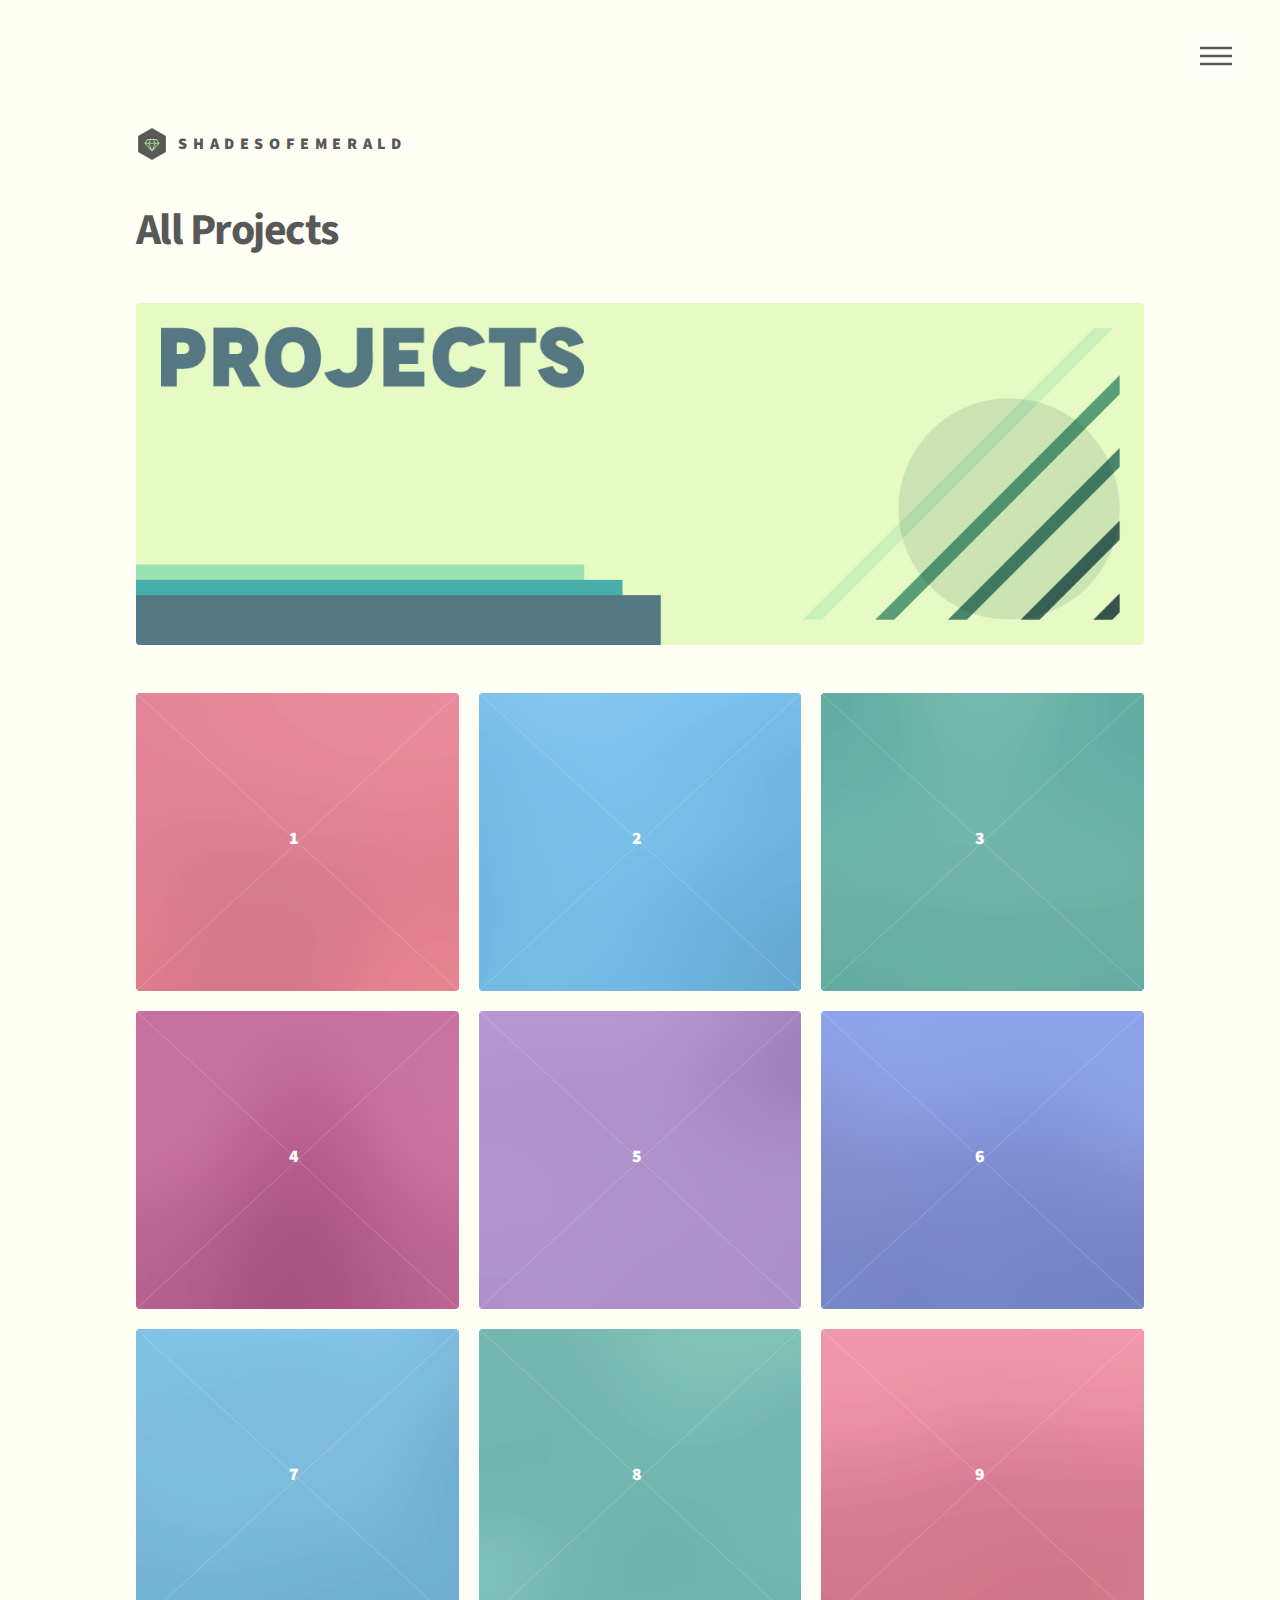
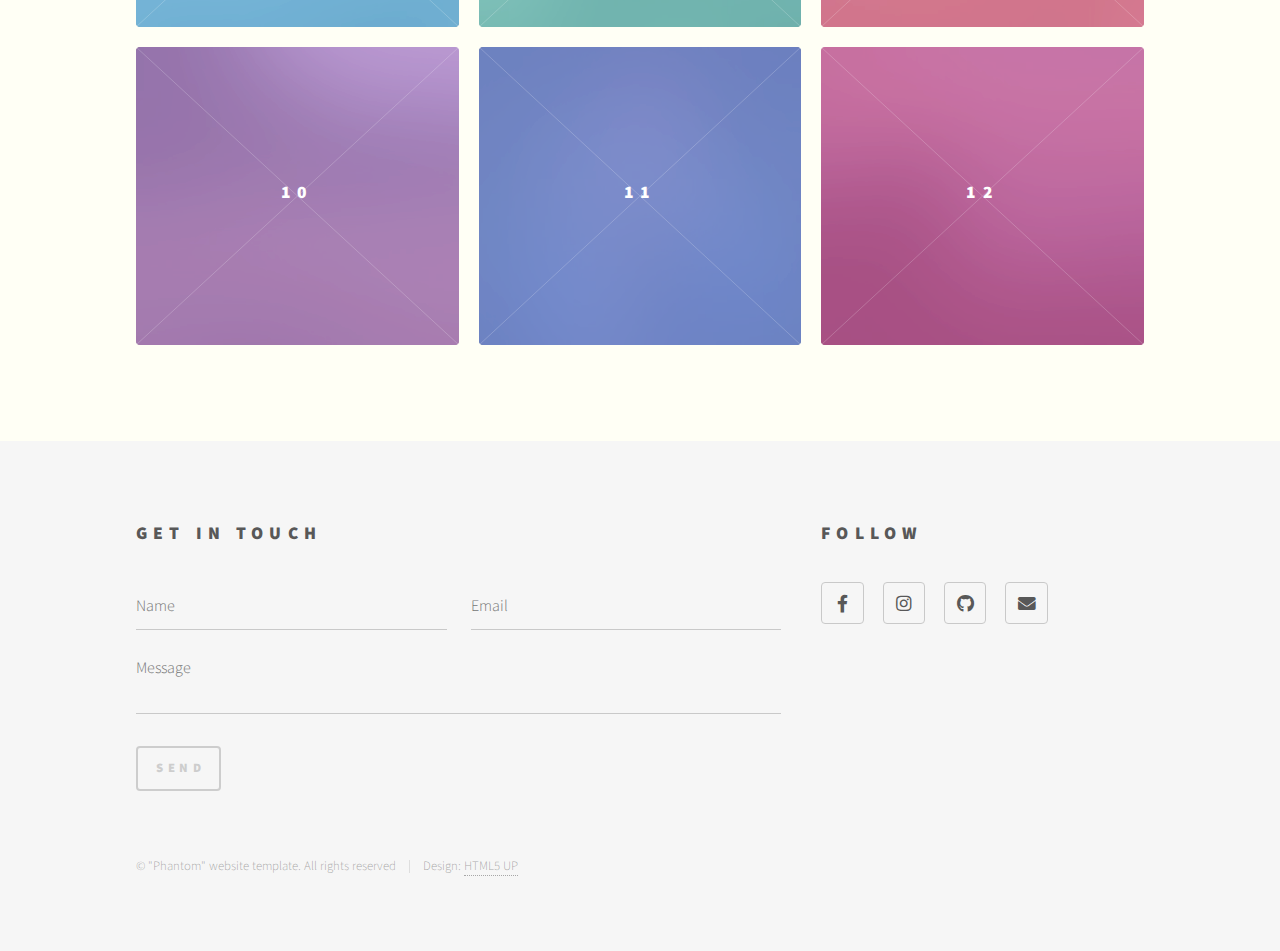
==== 001_projects.html @ 87cbd610 "009" ====
<!DOCTYPE HTML>
<!--
	Phantom by HTML5 UP
	html5up.net | @ajlkn
	Free for personal and commercial use under the CCA 3.0 license (html5up.net/license)
-->
<html>
	<head>
		<title>ShadesOfEmerald Portfolio</title>
		<meta charset="utf-8" />
		<meta name="viewport" content="width=device-width, initial-scale=1, user-scalable=no" />
		<link rel="stylesheet" href="assets/css/main.css" />
		<noscript><link rel="stylesheet" href="assets/css/noscript.css" /></noscript>
		<link rel="icon" href="images/logo.svg" type="image/svg+xml">
	</head>
	<body class="is-preload">
		<!-- Wrapper -->
			<div id="wrapper">

				<!-- Header -->
					<header id="header">
						<div class="inner">

							<!-- Logo -->
								<a href="index.html" class="logo">
									<span class="symbol"><img src="images/logo.svg" alt="" /></span><span class="title">ShadesOfEmerald</span>
								</a>

							<!-- Nav -->
								<nav>
									<ul>
										<li><a href="#menu">Menu</a></li>
									</ul>
								</nav>

						</div>
					</header>

				<!-- Menu -->
					<nav id="menu">
						<h2>Menu</h2>
						<ul>
							<li><a href="index.html">_home</a></li> <!fix it up and get it relevant>
							<li><a href="001_projects.html">_projects</a></li> <!use the current grid layout, seperate it from all other pages if possible>
							<li><a href="002_socials.html">_socials</a></li> <!work on cutom opening animations.>
							<li><a href="003_LOG.html">_log</a></li> <!diary sort of thing>
							<li><a href="004_elements.html">_elements</a></li>
						</ul>
					</nav>

				<!-- Main -->
					<div id="main">
						<div class="inner">
							<h1>All Projects</h1>
							<span class="image main"><img src="images/banner001.jpg" alt="" /></span>
							<section class="tiles">
								<article class="style1">
									<span class="image">
										<img src="images/pic01.jpg" alt="" />
									</span>
									<a href="projects/prj001.html">
										<h2>1</h2>
										<div class="content">
											<p>content</p>
										</div>
									</a>
								</article>
								<article class="style2">
									<span class="image">
										<img src="images/pic02.jpg" alt="" />
									</span>
									<a href="generic.html">
										<h2>2</h2>
										<div class="content">
											<p>Sed nisl arcu euismod sit amet nisi lorem etiam dolor veroeros et feugiat.</p>
										</div>
									</a>
								</article>
								<article class="style3">
									<span class="image">
										<img src="images/pic03.jpg" alt="" />
									</span>
									<a href="generic.html">
										<h2>3</h2>
										<div class="content">
											<p>Sed nisl arcu euismod sit amet nisi lorem etiam dolor veroeros et feugiat.</p>
										</div>
									</a>
								</article>
								<article class="style4">
									<span class="image">
										<img src="images/pic04.jpg" alt="" />
									</span>
									<a href="generic.html">
										<h2>4</h2>
										<div class="content">
											<p>Sed nisl arcu euismod sit amet nisi lorem etiam dolor veroeros et feugiat.</p>
										</div>
									</a>
								</article>
								<article class="style5">
									<span class="image">
										<img src="images/pic05.jpg" alt="" />
									</span>
									<a href="generic.html">
										<h2>5</h2>
										<div class="content">
											<p>Sed nisl arcu euismod sit amet nisi lorem etiam dolor veroeros et feugiat.</p>
										</div>
									</a>
								</article>
								<article class="style6">
									<span class="image">
										<img src="images/pic06.jpg" alt="" />
									</span>
									<a href="generic.html">
										<h2>6</h2>
										<div class="content">
											<p>Sed nisl arcu euismod sit amet nisi lorem etiam dolor veroeros et feugiat.</p>
										</div>
									</a>
								</article>
								<article class="style2">
									<span class="image">
										<img src="images/pic07.jpg" alt="" />
									</span>
									<a href="generic.html">
										<h2>7</h2>
										<div class="content">
											<p>Sed nisl arcu euismod sit amet nisi lorem etiam dolor veroeros et feugiat.</p>
										</div>
									</a>
								</article>
								<article class="style3">
									<span class="image">
										<img src="images/pic08.jpg" alt="" />
									</span>
									<a href="generic.html">
										<h2>8</h2>
										<div class="content">
											<p>Sed nisl arcu euismod sit amet nisi lorem etiam dolor veroeros et feugiat.</p>
										</div>
									</a>
								</article>
								<article class="style1">
									<span class="image">
										<img src="images/pic09.jpg" alt="" />
									</span>
									<a href="generic.html">
										<h2>9</h2>
										<div class="content">
											<p>Sed nisl arcu euismod sit amet nisi lorem etiam dolor veroeros et feugiat.</p>
										</div>
									</a>
								</article>
								<article class="style5">
									<span class="image">
										<img src="images/pic10.jpg" alt="" />
									</span>
									<a href="generic.html">
										<h2>10</h2>
										<div class="content">
											<p>Sed nisl arcu euismod sit amet nisi lorem etiam dolor veroeros et feugiat.</p>
										</div>
									</a>
								</article>
								<article class="style6">
									<span class="image">
										<img src="images/pic11.jpg" alt="" />
									</span>
									<a href="generic.html">
										<h2>11</h2>
										<div class="content">
											<p>Sed nisl arcu euismod sit amet nisi lorem etiam dolor veroeros et feugiat.</p>
										</div>
									</a>
								</article>
								<article class="style4">
									<span class="image">
										<img src="images/pic12.jpg" alt="" />
									</span>
									<a href="generic.html">
										<h2>12</h2>
										<div class="content">
											<p>Sed nisl arcu euismod sit amet nisi lorem etiam dolor veroeros et feugiat.</p>
										</div>
									</a>
								</article>
							</section>
						</div>
					</div>



				<!-- Footer -->
					<footer id="footer">
						<div class="inner">
							<section>
								<h2>Get in touch</h2>
								<form method="post" action="#">
									<div class="fields">
										<div class="field half">
											<input type="text" name="name" id="name" placeholder="Name" />
										</div>
										<div class="field half">
											<input type="email" name="email" id="email" placeholder="Email" />
										</div>
										<div class="field">
											<textarea name="message" id="message" placeholder="Message"></textarea>
										</div>
									</div>
									<ul class="actions">
										<li><input type="submit" value="Send" class="disabled" /></li>
									</ul>
								</form>
							</section>
							<section>
								<h2>Follow</h2>
								<ul class="icons">
									<li><a href="https://www.facebook.com/ShadesOfGreen8/" target="_blank" rel="noopener noreferrer" class="icon brands style2 fa-facebook-f"><span class="label">Facebook</span></a></li>
									<li><a href="https://www.instagram.com/nujivens/" target="_blank" rel="noopener noreferrer" class="icon brands style2 fa-instagram"><span class="label">Instagram</span></a></li>
									<li><a href="https://github.com/ShadesOfEmerald" target="_blank" rel="noopener noreferrer" class="icon brands style2 fa-github"><span class="label">GitHub</span></a></li>
									<li><a href="002_socials.html" class="icon solid style2 fa-envelope"><span class="label">Email</span></a></li>
								</ul>
							</section>
							<ul class="copyright">
								<li>&copy; "Phantom" website template. All rights reserved</li><li>Design: <a href="http://html5up.net" target="_blank" rel="noopener noreferrer">HTML5 UP</a></li>
							</ul>
						</div>
					</footer>

			</div>

		<!-- Scripts -->
			<script src="assets/js/jquery.min.js"></script>
			<script src="assets/js/browser.min.js"></script>
			<script src="assets/js/breakpoints.min.js"></script>
			<script src="assets/js/util.js"></script>
			<script src="assets/js/main.js"></script>

	</body>
</html>
---- assets/css/main.css ----
@import url(fontawesome-all.min.css);
@import url("https://fonts.googleapis.com/css?family=Source+Sans+Pro:300,700,900");

/*
	Phantom by HTML5 UP
	html5up.net | @ajlkn
	Free for personal and commercial use under the CCA 3.0 license (html5up.net/license)
*/

html, body, div, span, applet, object,
iframe, h1, h2, h3, h4, h5, h6, p, blockquote,
pre, a, abbr, acronym, address, big, cite,
code, del, dfn, em, img, ins, kbd, q, s, samp,
small, strike, strong, sub, sup, tt, var, b,
u, i, center, dl, dt, dd, ol, ul, li, fieldset,
form, label, legend, table, caption, tbody,
tfoot, thead, tr, th, td, article, aside,
canvas, details, embed, figure, figcaption,
footer, header, hgroup, menu, nav, output, ruby,
section, summary, time, mark, audio, video {
	margin: 0;
	padding: 0;
	border: 0;
	font-size: 100%;
	font: inherit;
	vertical-align: baseline;}

article, aside, details, figcaption, figure,
footer, header, hgroup, menu, nav, section {
	display: block;}

body {
	line-height: 1;
}

ol, ul {
	list-style: none;
}

blockquote, q {
	quotes: none;
}

	blockquote:before, blockquote:after, q:before, q:after {
		content: '';
		content: none;
	}

table {
	border-collapse: collapse;
	border-spacing: 0;
}

body {
	-webkit-text-size-adjust: none;
}

mark {
	background-color: transparent;
	color: inherit;
}

input::-moz-focus-inner {
	border: 0;
	padding: 0;
}

input, select, textarea {
	-moz-appearance: none;
	-webkit-appearance: none;
	-ms-appearance: none;
	appearance: none;
}

/* Basic */

	@-ms-viewport {
		width: device-width;
	}

	body {
		-ms-overflow-style: scrollbar;
	}

	@media screen and (max-width: 480px) {

		html, body {
			min-width: 320px;
		}

	}

	html {
		box-sizing: border-box;
	}

	*, *:before, *:after {
		box-sizing: inherit;
	}

	body {
		background: #fffff5;
	}

		body.is-preload *, body.is-preload *:before, body.is-preload *:after {
			-moz-animation: none !important;
			-webkit-animation: none !important;
			-ms-animation: none !important;
			animation: none !important;
			-moz-transition: none !important;
			-webkit-transition: none !important;
			-ms-transition: none !important;
			transition: none !important;
		}

/* Type */

	body, input, select, textarea {
		color: #585858;
		font-family: "Source Sans Pro", Helvetica, sans-serif;
		font-size: 16pt;
		font-weight: 300;
		line-height: 1.75;
	}

		@media screen and (max-width: 1680px) {

			body, input, select, textarea {
				font-size: 14pt;
			}

		}

		@media screen and (max-width: 1280px) {

			body, input, select, textarea {
				font-size: 12pt;
			}

		}

	a {
		-moz-transition: border-bottom-color 0.2s ease, color 0.2s ease;
		-webkit-transition: border-bottom-color 0.2s ease, color 0.2s ease;
		-ms-transition: border-bottom-color 0.2s ease, color 0.2s ease;
		transition: border-bottom-color 0.2s ease, color 0.2s ease;
		text-decoration: none;
		color: #585858;
		border-bottom: dotted 1px rgba(88, 88, 88, 0.5);
	}

		a:hover {
			border-bottom-color: transparent;
			color: #f2849e !important;
		}

	strong, b {
		font-weight: 900;
	}

	em, i {
		font-style: italic;
	}

	p {
		margin: 0 0 2em 0;
	}

	h1 {
		font-size: 2.75em;
		font-weight: 700;
		line-height: 1.3;
		margin: 0 0 1em 0;
		letter-spacing: -0.035em;
	}

		h1 a {
			color: inherit;
		}

		@media screen and (max-width: 736px) {

			h1 {
				font-size: 2em;
				margin: 0 0 1em 0;
			}

		}

		@media screen and (max-width: 360px) {

			h1 {
				font-size: 1.75em;
			}

		}

	h2, h3, h4, h5, h6 {
		font-weight: 900;
		line-height: 1.5;
		margin: 0 0 2em 0;
		text-transform: uppercase;
		letter-spacing: 0.35em;
	}

		h2 a, h3 a, h4 a, h5 a, h6 a {
			color: inherit;
		}

	h2 {
		font-size: 1.1em;
	}

	h3 {
		font-size: 1em;
	}

	h4 {
		font-size: 0.8em;
	}

	h5 {
		font-size: 0.8em;
	}

	h6 {
		font-size: 0.8em;
	}

	@media screen and (max-width: 980px) {

		h1 br, h2 br, h3 br, h4 br, h5 br, h6 br {
			display: none;
		}

	}

	@media screen and (max-width: 736px) {

		h2 {
			font-size: 1em;
		}

		h3 {
			font-size: 0.8em;
		}

	}

	sub {
		font-size: 0.8em;
		position: relative;
		top: 0.5em;
	}

	sup {
		font-size: 0.8em;
		position: relative;
		top: -0.5em;
	}

	blockquote {
		border-left: solid 4px #c9c9c9;
		font-style: italic;
		margin: 0 0 2em 0;
		padding: 0.5em 0 0.5em 2em;
	}

	code {
		background: rgba(144, 144, 144, 0.075);
		border-radius: 4px;
		border: solid 1px #c9c9c9;
		font-family: "Courier New", monospace;
		font-size: 0.9em;
		margin: 0 0.25em;
		padding: 0.25em 0.65em;
	}

	pre {
		-webkit-overflow-scrolling: touch;
		font-family: "Courier New", monospace;
		font-size: 0.9em;
		margin: 0 0 2em 0;
	}

		pre code {
			display: block;
			line-height: 1.75;
			padding: 1em 1.5em;
			overflow-x: auto;
		}

	hr {
		border: 0;
		border-bottom: solid 1px #c9c9c9;
		margin: 2em 0;
	}

		hr.major {
			margin: 3em 0;
		}

	.align-left {
		text-align: left;
	}

	.align-center {
		text-align: center;
	}

	.align-right {
		text-align: right;
	}

/* Row */

	.row {
		display: flex;
		flex-wrap: wrap;
		box-sizing: border-box;
		align-items: stretch;
	}

		.row > * {
			box-sizing: border-box;
		}

		.row.gtr-uniform > * > :last-child {
			margin-bottom: 0;
		}

		.row.aln-left {
			justify-content: flex-start;
		}

		.row.aln-center {
			justify-content: center;
		}

		.row.aln-right {
			justify-content: flex-end;
		}

		.row.aln-top {
			align-items: flex-start;
		}

		.row.aln-middle {
			align-items: center;
		}

		.row.aln-bottom {
			align-items: flex-end;
		}

		.row > .imp {
			order: -1;
		}

		.row > .col-1 {
			width: 8.33333%;
		}

		.row > .off-1 {
			margin-left: 8.33333%;
		}

		.row > .col-2 {
			width: 16.66667%;
		}

		.row > .off-2 {
			margin-left: 16.66667%;
		}

		.row > .col-3 {
			width: 25%;
		}

		.row > .off-3 {
			margin-left: 25%;
		}

		.row > .col-4 {
			width: 33.33333%;
		}

		.row > .off-4 {
			margin-left: 33.33333%;
		}

		.row > .col-5 {
			width: 41.66667%;
		}

		.row > .off-5 {
			margin-left: 41.66667%;
		}

		.row > .col-6 {
			width: 50%;
		}

		.row > .off-6 {
			margin-left: 50%;
		}

		.row > .col-7 {
			width: 58.33333%;
		}

		.row > .off-7 {
			margin-left: 58.33333%;
		}

		.row > .col-8 {
			width: 66.66667%;
		}

		.row > .off-8 {
			margin-left: 66.66667%;
		}

		.row > .col-9 {
			width: 75%;
		}

		.row > .off-9 {
			margin-left: 75%;
		}

		.row > .col-10 {
			width: 83.33333%;
		}

		.row > .off-10 {
			margin-left: 83.33333%;
		}

		.row > .col-11 {
			width: 91.66667%;
		}

		.row > .off-11 {
			margin-left: 91.66667%;
		}

		.row > .col-12 {
			width: 100%;
		}

		.row > .off-12 {
			margin-left: 100%;
		}

		.row.gtr-0 {
			margin-top: 0;
			margin-left: 0em;
		}

			.row.gtr-0 > * {
				padding: 0 0 0 0em;
			}

			.row.gtr-0.gtr-uniform {
				margin-top: 0em;
			}

				.row.gtr-0.gtr-uniform > * {
					padding-top: 0em;
				}

		.row.gtr-25 {
			margin-top: 0;
			margin-left: -0.5em;
		}

			.row.gtr-25 > * {
				padding: 0 0 0 0.5em;
			}

			.row.gtr-25.gtr-uniform {
				margin-top: -0.5em;
			}

				.row.gtr-25.gtr-uniform > * {
					padding-top: 0.5em;
				}

		.row.gtr-50 {
			margin-top: 0;
			margin-left: -1em;
		}

			.row.gtr-50 > * {
				padding: 0 0 0 1em;
			}

			.row.gtr-50.gtr-uniform {
				margin-top: -1em;
			}

				.row.gtr-50.gtr-uniform > * {
					padding-top: 1em;
				}

		.row {
			margin-top: 0;
			margin-left: -2em;
		}

			.row > * {
				padding: 0 0 0 2em;
			}

			.row.gtr-uniform {
				margin-top: -2em;
			}

				.row.gtr-uniform > * {
					padding-top: 2em;
				}

		.row.gtr-150 {
			margin-top: 0;
			margin-left: -3em;
		}

			.row.gtr-150 > * {
				padding: 0 0 0 3em;
			}

			.row.gtr-150.gtr-uniform {
				margin-top: -3em;
			}

				.row.gtr-150.gtr-uniform > * {
					padding-top: 3em;
				}

		.row.gtr-200 {
			margin-top: 0;
			margin-left: -4em;
		}

			.row.gtr-200 > * {
				padding: 0 0 0 4em;
			}

			.row.gtr-200.gtr-uniform {
				margin-top: -4em;
			}

				.row.gtr-200.gtr-uniform > * {
					padding-top: 4em;
				}

		@media screen and (max-width: 1680px) {

			.row {
				display: flex;
				flex-wrap: wrap;
				box-sizing: border-box;
				align-items: stretch;
			}

				.row > * {
					box-sizing: border-box;
				}

				.row.gtr-uniform > * > :last-child {
					margin-bottom: 0;
				}

				.row.aln-left {
					justify-content: flex-start;
				}

				.row.aln-center {
					justify-content: center;
				}

				.row.aln-right {
					justify-content: flex-end;
				}

				.row.aln-top {
					align-items: flex-start;
				}

				.row.aln-middle {
					align-items: center;
				}

				.row.aln-bottom {
					align-items: flex-end;
				}

				.row > .imp-xlarge {
					order: -1;
				}

				.row > .col-1-xlarge {
					width: 8.33333%;
				}

				.row > .off-1-xlarge {
					margin-left: 8.33333%;
				}

				.row > .col-2-xlarge {
					width: 16.66667%;
				}

				.row > .off-2-xlarge {
					margin-left: 16.66667%;
				}

				.row > .col-3-xlarge {
					width: 25%;
				}

				.row > .off-3-xlarge {
					margin-left: 25%;
				}

				.row > .col-4-xlarge {
					width: 33.33333%;
				}

				.row > .off-4-xlarge {
					margin-left: 33.33333%;
				}

				.row > .col-5-xlarge {
					width: 41.66667%;
				}

				.row > .off-5-xlarge {
					margin-left: 41.66667%;
				}

				.row > .col-6-xlarge {
					width: 50%;
				}

				.row > .off-6-xlarge {
					margin-left: 50%;
				}

				.row > .col-7-xlarge {
					width: 58.33333%;
				}

				.row > .off-7-xlarge {
					margin-left: 58.33333%;
				}

				.row > .col-8-xlarge {
					width: 66.66667%;
				}

				.row > .off-8-xlarge {
					margin-left: 66.66667%;
				}

				.row > .col-9-xlarge {
					width: 75%;
				}

				.row > .off-9-xlarge {
					margin-left: 75%;
				}

				.row > .col-10-xlarge {
					width: 83.33333%;
				}

				.row > .off-10-xlarge {
					margin-left: 83.33333%;
				}

				.row > .col-11-xlarge {
					width: 91.66667%;
				}

				.row > .off-11-xlarge {
					margin-left: 91.66667%;
				}

				.row > .col-12-xlarge {
					width: 100%;
				}

				.row > .off-12-xlarge {
					margin-left: 100%;
				}

				.row.gtr-0 {
					margin-top: 0;
					margin-left: 0em;
				}

					.row.gtr-0 > * {
						padding: 0 0 0 0em;
					}

					.row.gtr-0.gtr-uniform {
						margin-top: 0em;
					}

						.row.gtr-0.gtr-uniform > * {
							padding-top: 0em;
						}

				.row.gtr-25 {
					margin-top: 0;
					margin-left: -0.5em;
				}

					.row.gtr-25 > * {
						padding: 0 0 0 0.5em;
					}

					.row.gtr-25.gtr-uniform {
						margin-top: -0.5em;
					}

						.row.gtr-25.gtr-uniform > * {
							padding-top: 0.5em;
						}

				.row.gtr-50 {
					margin-top: 0;
					margin-left: -1em;
				}

					.row.gtr-50 > * {
						padding: 0 0 0 1em;
					}

					.row.gtr-50.gtr-uniform {
						margin-top: -1em;
					}

						.row.gtr-50.gtr-uniform > * {
							padding-top: 1em;
						}

				.row {
					margin-top: 0;
					margin-left: -2em;
				}

					.row > * {
						padding: 0 0 0 2em;
					}

					.row.gtr-uniform {
						margin-top: -2em;
					}

						.row.gtr-uniform > * {
							padding-top: 2em;
						}

				.row.gtr-150 {
					margin-top: 0;
					margin-left: -3em;
				}

					.row.gtr-150 > * {
						padding: 0 0 0 3em;
					}

					.row.gtr-150.gtr-uniform {
						margin-top: -3em;
					}

						.row.gtr-150.gtr-uniform > * {
							padding-top: 3em;
						}

				.row.gtr-200 {
					margin-top: 0;
					margin-left: -4em;
				}

					.row.gtr-200 > * {
						padding: 0 0 0 4em;
					}

					.row.gtr-200.gtr-uniform {
						margin-top: -4em;
					}

						.row.gtr-200.gtr-uniform > * {
							padding-top: 4em;
						}

		}

		@media screen and (max-width: 1280px) {

			.row {
				display: flex;
				flex-wrap: wrap;
				box-sizing: border-box;
				align-items: stretch;
			}

				.row > * {
					box-sizing: border-box;
				}

				.row.gtr-uniform > * > :last-child {
					margin-bottom: 0;
				}

				.row.aln-left {
					justify-content: flex-start;
				}

				.row.aln-center {
					justify-content: center;
				}

				.row.aln-right {
					justify-content: flex-end;
				}

				.row.aln-top {
					align-items: flex-start;
				}

				.row.aln-middle {
					align-items: center;
				}

				.row.aln-bottom {
					align-items: flex-end;
				}

				.row > .imp-large {
					order: -1;
				}

				.row > .col-1-large {
					width: 8.33333%;
				}

				.row > .off-1-large {
					margin-left: 8.33333%;
				}

				.row > .col-2-large {
					width: 16.66667%;
				}

				.row > .off-2-large {
					margin-left: 16.66667%;
				}

				.row > .col-3-large {
					width: 25%;
				}

				.row > .off-3-large {
					margin-left: 25%;
				}

				.row > .col-4-large {
					width: 33.33333%;
				}

				.row > .off-4-large {
					margin-left: 33.33333%;
				}

				.row > .col-5-large {
					width: 41.66667%;
				}

				.row > .off-5-large {
					margin-left: 41.66667%;
				}

				.row > .col-6-large {
					width: 50%;
				}

				.row > .off-6-large {
					margin-left: 50%;
				}

				.row > .col-7-large {
					width: 58.33333%;
				}

				.row > .off-7-large {
					margin-left: 58.33333%;
				}

				.row > .col-8-large {
					width: 66.66667%;
				}

				.row > .off-8-large {
					margin-left: 66.66667%;
				}

				.row > .col-9-large {
					width: 75%;
				}

				.row > .off-9-large {
					margin-left: 75%;
				}

				.row > .col-10-large {
					width: 83.33333%;
				}

				.row > .off-10-large {
					margin-left: 83.33333%;
				}

				.row > .col-11-large {
					width: 91.66667%;
				}

				.row > .off-11-large {
					margin-left: 91.66667%;
				}

				.row > .col-12-large {
					width: 100%;
				}

				.row > .off-12-large {
					margin-left: 100%;
				}

				.row.gtr-0 {
					margin-top: 0;
					margin-left: 0em;
				}

					.row.gtr-0 > * {
						padding: 0 0 0 0em;
					}

					.row.gtr-0.gtr-uniform {
						margin-top: 0em;
					}

						.row.gtr-0.gtr-uniform > * {
							padding-top: 0em;
						}

				.row.gtr-25 {
					margin-top: 0;
					margin-left: -0.5em;
				}

					.row.gtr-25 > * {
						padding: 0 0 0 0.5em;
					}

					.row.gtr-25.gtr-uniform {
						margin-top: -0.5em;
					}

						.row.gtr-25.gtr-uniform > * {
							padding-top: 0.5em;
						}

				.row.gtr-50 {
					margin-top: 0;
					margin-left: -1em;
				}

					.row.gtr-50 > * {
						padding: 0 0 0 1em;
					}

					.row.gtr-50.gtr-uniform {
						margin-top: -1em;
					}

						.row.gtr-50.gtr-uniform > * {
							padding-top: 1em;
						}

				.row {
					margin-top: 0;
					margin-left: -2em;
				}

					.row > * {
						padding: 0 0 0 2em;
					}

					.row.gtr-uniform {
						margin-top: -2em;
					}

						.row.gtr-uniform > * {
							padding-top: 2em;
						}

				.row.gtr-150 {
					margin-top: 0;
					margin-left: -3em;
				}

					.row.gtr-150 > * {
						padding: 0 0 0 3em;
					}

					.row.gtr-150.gtr-uniform {
						margin-top: -3em;
					}

						.row.gtr-150.gtr-uniform > * {
							padding-top: 3em;
						}

				.row.gtr-200 {
					margin-top: 0;
					margin-left: -4em;
				}

					.row.gtr-200 > * {
						padding: 0 0 0 4em;
					}

					.row.gtr-200.gtr-uniform {
						margin-top: -4em;
					}

						.row.gtr-200.gtr-uniform > * {
							padding-top: 4em;
						}

		}

		@media screen and (max-width: 980px) {

			.row {
				display: flex;
				flex-wrap: wrap;
				box-sizing: border-box;
				align-items: stretch;
			}

				.row > * {
					box-sizing: border-box;
				}

				.row.gtr-uniform > * > :last-child {
					margin-bottom: 0;
				}

				.row.aln-left {
					justify-content: flex-start;
				}

				.row.aln-center {
					justify-content: center;
				}

				.row.aln-right {
					justify-content: flex-end;
				}

				.row.aln-top {
					align-items: flex-start;
				}

				.row.aln-middle {
					align-items: center;
				}

				.row.aln-bottom {
					align-items: flex-end;
				}

				.row > .imp-medium {
					order: -1;
				}

				.row > .col-1-medium {
					width: 8.33333%;
				}

				.row > .off-1-medium {
					margin-left: 8.33333%;
				}

				.row > .col-2-medium {
					width: 16.66667%;
				}

				.row > .off-2-medium {
					margin-left: 16.66667%;
				}

				.row > .col-3-medium {
					width: 25%;
				}

				.row > .off-3-medium {
					margin-left: 25%;
				}

				.row > .col-4-medium {
					width: 33.33333%;
				}

				.row > .off-4-medium {
					margin-left: 33.33333%;
				}

				.row > .col-5-medium {
					width: 41.66667%;
				}

				.row > .off-5-medium {
					margin-left: 41.66667%;
				}

				.row > .col-6-medium {
					width: 50%;
				}

				.row > .off-6-medium {
					margin-left: 50%;
				}

				.row > .col-7-medium {
					width: 58.33333%;
				}

				.row > .off-7-medium {
					margin-left: 58.33333%;
				}

				.row > .col-8-medium {
					width: 66.66667%;
				}

				.row > .off-8-medium {
					margin-left: 66.66667%;
				}

				.row > .col-9-medium {
					width: 75%;
				}

				.row > .off-9-medium {
					margin-left: 75%;
				}

				.row > .col-10-medium {
					width: 83.33333%;
				}

				.row > .off-10-medium {
					margin-left: 83.33333%;
				}

				.row > .col-11-medium {
					width: 91.66667%;
				}

				.row > .off-11-medium {
					margin-left: 91.66667%;
				}

				.row > .col-12-medium {
					width: 100%;
				}

				.row > .off-12-medium {
					margin-left: 100%;
				}

				.row.gtr-0 {
					margin-top: 0;
					margin-left: 0em;
				}

					.row.gtr-0 > * {
						padding: 0 0 0 0em;
					}

					.row.gtr-0.gtr-uniform {
						margin-top: 0em;
					}

						.row.gtr-0.gtr-uniform > * {
							padding-top: 0em;
						}

				.row.gtr-25 {
					margin-top: 0;
					margin-left: -0.375em;
				}

					.row.gtr-25 > * {
						padding: 0 0 0 0.375em;
					}

					.row.gtr-25.gtr-uniform {
						margin-top: -0.375em;
					}

						.row.gtr-25.gtr-uniform > * {
							padding-top: 0.375em;
						}

				.row.gtr-50 {
					margin-top: 0;
					margin-left: -0.75em;
				}

					.row.gtr-50 > * {
						padding: 0 0 0 0.75em;
					}

					.row.gtr-50.gtr-uniform {
						margin-top: -0.75em;
					}

						.row.gtr-50.gtr-uniform > * {
							padding-top: 0.75em;
						}

				.row {
					margin-top: 0;
					margin-left: -1.5em;
				}

					.row > * {
						padding: 0 0 0 1.5em;
					}

					.row.gtr-uniform {
						margin-top: -1.5em;
					}

						.row.gtr-uniform > * {
							padding-top: 1.5em;
						}

				.row.gtr-150 {
					margin-top: 0;
					margin-left: -2.25em;
				}

					.row.gtr-150 > * {
						padding: 0 0 0 2.25em;
					}

					.row.gtr-150.gtr-uniform {
						margin-top: -2.25em;
					}

						.row.gtr-150.gtr-uniform > * {
							padding-top: 2.25em;
						}

				.row.gtr-200 {
					margin-top: 0;
					margin-left: -3em;
				}

					.row.gtr-200 > * {
						padding: 0 0 0 3em;
					}

					.row.gtr-200.gtr-uniform {
						margin-top: -3em;
					}

						.row.gtr-200.gtr-uniform > * {
							padding-top: 3em;
						}

		}

		@media screen and (max-width: 736px) {

			.row {
				display: flex;
				flex-wrap: wrap;
				box-sizing: border-box;
				align-items: stretch;
			}

				.row > * {
					box-sizing: border-box;
				}

				.row.gtr-uniform > * > :last-child {
					margin-bottom: 0;
				}

				.row.aln-left {
					justify-content: flex-start;
				}

				.row.aln-center {
					justify-content: center;
				}

				.row.aln-right {
					justify-content: flex-end;
				}

				.row.aln-top {
					align-items: flex-start;
				}

				.row.aln-middle {
					align-items: center;
				}

				.row.aln-bottom {
					align-items: flex-end;
				}

				.row > .imp-small {
					order: -1;
				}

				.row > .col-1-small {
					width: 8.33333%;
				}

				.row > .off-1-small {
					margin-left: 8.33333%;
				}

				.row > .col-2-small {
					width: 16.66667%;
				}

				.row > .off-2-small {
					margin-left: 16.66667%;
				}

				.row > .col-3-small {
					width: 25%;
				}

				.row > .off-3-small {
					margin-left: 25%;
				}

				.row > .col-4-small {
					width: 33.33333%;
				}

				.row > .off-4-small {
					margin-left: 33.33333%;
				}

				.row > .col-5-small {
					width: 41.66667%;
				}

				.row > .off-5-small {
					margin-left: 41.66667%;
				}

				.row > .col-6-small {
					width: 50%;
				}

				.row > .off-6-small {
					margin-left: 50%;
				}

				.row > .col-7-small {
					width: 58.33333%;
				}

				.row > .off-7-small {
					margin-left: 58.33333%;
				}

				.row > .col-8-small {
					width: 66.66667%;
				}

				.row > .off-8-small {
					margin-left: 66.66667%;
				}

				.row > .col-9-small {
					width: 75%;
				}

				.row > .off-9-small {
					margin-left: 75%;
				}

				.row > .col-10-small {
					width: 83.33333%;
				}

				.row > .off-10-small {
					margin-left: 83.33333%;
				}

				.row > .col-11-small {
					width: 91.66667%;
				}

				.row > .off-11-small {
					margin-left: 91.66667%;
				}

				.row > .col-12-small {
					width: 100%;
				}

				.row > .off-12-small {
					margin-left: 100%;
				}

				.row.gtr-0 {
					margin-top: 0;
					margin-left: 0em;
				}

					.row.gtr-0 > * {
						padding: 0 0 0 0em;
					}

					.row.gtr-0.gtr-uniform {
						margin-top: 0em;
					}

						.row.gtr-0.gtr-uniform > * {
							padding-top: 0em;
						}

				.row.gtr-25 {
					margin-top: 0;
					margin-left: -0.25em;
				}

					.row.gtr-25 > * {
						padding: 0 0 0 0.25em;
					}

					.row.gtr-25.gtr-uniform {
						margin-top: -0.25em;
					}

						.row.gtr-25.gtr-uniform > * {
							padding-top: 0.25em;
						}

				.row.gtr-50 {
					margin-top: 0;
					margin-left: -0.5em;
				}

					.row.gtr-50 > * {
						padding: 0 0 0 0.5em;
					}

					.row.gtr-50.gtr-uniform {
						margin-top: -0.5em;
					}

						.row.gtr-50.gtr-uniform > * {
							padding-top: 0.5em;
						}

				.row {
					margin-top: 0;
					margin-left: -1em;
				}

					.row > * {
						padding: 0 0 0 1em;
					}

					.row.gtr-uniform {
						margin-top: -1em;
					}

						.row.gtr-uniform > * {
							padding-top: 1em;
						}

				.row.gtr-150 {
					margin-top: 0;
					margin-left: -1.5em;
				}

					.row.gtr-150 > * {
						padding: 0 0 0 1.5em;
					}

					.row.gtr-150.gtr-uniform {
						margin-top: -1.5em;
					}

						.row.gtr-150.gtr-uniform > * {
							padding-top: 1.5em;
						}

				.row.gtr-200 {
					margin-top: 0;
					margin-left: -2em;
				}

					.row.gtr-200 > * {
						padding: 0 0 0 2em;
					}

					.row.gtr-200.gtr-uniform {
						margin-top: -2em;
					}

						.row.gtr-200.gtr-uniform > * {
							padding-top: 2em;
						}

		}

		@media screen and (max-width: 480px) {

			.row {
				display: flex;
				flex-wrap: wrap;
				box-sizing: border-box;
				align-items: stretch;
			}

				.row > * {
					box-sizing: border-box;
				}

				.row.gtr-uniform > * > :last-child {
					margin-bottom: 0;
				}

				.row.aln-left {
					justify-content: flex-start;
				}

				.row.aln-center {
					justify-content: center;
				}

				.row.aln-right {
					justify-content: flex-end;
				}

				.row.aln-top {
					align-items: flex-start;
				}

				.row.aln-middle {
					align-items: center;
				}

				.row.aln-bottom {
					align-items: flex-end;
				}

				.row > .imp-xsmall {
					order: -1;
				}

				.row > .col-1-xsmall {
					width: 8.33333%;
				}

				.row > .off-1-xsmall {
					margin-left: 8.33333%;
				}

				.row > .col-2-xsmall {
					width: 16.66667%;
				}

				.row > .off-2-xsmall {
					margin-left: 16.66667%;
				}

				.row > .col-3-xsmall {
					width: 25%;
				}

				.row > .off-3-xsmall {
					margin-left: 25%;
				}

				.row > .col-4-xsmall {
					width: 33.33333%;
				}

				.row > .off-4-xsmall {
					margin-left: 33.33333%;
				}

				.row > .col-5-xsmall {
					width: 41.66667%;
				}

				.row > .off-5-xsmall {
					margin-left: 41.66667%;
				}

				.row > .col-6-xsmall {
					width: 50%;
				}

				.row > .off-6-xsmall {
					margin-left: 50%;
				}

				.row > .col-7-xsmall {
					width: 58.33333%;
				}

				.row > .off-7-xsmall {
					margin-left: 58.33333%;
				}

				.row > .col-8-xsmall {
					width: 66.66667%;
				}

				.row > .off-8-xsmall {
					margin-left: 66.66667%;
				}

				.row > .col-9-xsmall {
					width: 75%;
				}

				.row > .off-9-xsmall {
					margin-left: 75%;
				}

				.row > .col-10-xsmall {
					width: 83.33333%;
				}

				.row > .off-10-xsmall {
					margin-left: 83.33333%;
				}

				.row > .col-11-xsmall {
					width: 91.66667%;
				}

				.row > .off-11-xsmall {
					margin-left: 91.66667%;
				}

				.row > .col-12-xsmall {
					width: 100%;
				}

				.row > .off-12-xsmall {
					margin-left: 100%;
				}

				.row.gtr-0 {
					margin-top: 0;
					margin-left: 0em;
				}

					.row.gtr-0 > * {
						padding: 0 0 0 0em;
					}

					.row.gtr-0.gtr-uniform {
						margin-top: 0em;
					}

						.row.gtr-0.gtr-uniform > * {
							padding-top: 0em;
						}

				.row.gtr-25 {
					margin-top: 0;
					margin-left: -0.25em;
				}

					.row.gtr-25 > * {
						padding: 0 0 0 0.25em;
					}

					.row.gtr-25.gtr-uniform {
						margin-top: -0.25em;
					}

						.row.gtr-25.gtr-uniform > * {
							padding-top: 0.25em;
						}

				.row.gtr-50 {
					margin-top: 0;
					margin-left: -0.5em;
				}

					.row.gtr-50 > * {
						padding: 0 0 0 0.5em;
					}

					.row.gtr-50.gtr-uniform {
						margin-top: -0.5em;
					}

						.row.gtr-50.gtr-uniform > * {
							padding-top: 0.5em;
						}

				.row {
					margin-top: 0;
					margin-left: -1em;
				}

					.row > * {
						padding: 0 0 0 1em;
					}

					.row.gtr-uniform {
						margin-top: -1em;
					}

						.row.gtr-uniform > * {
							padding-top: 1em;
						}

				.row.gtr-150 {
					margin-top: 0;
					margin-left: -1.5em;
				}

					.row.gtr-150 > * {
						padding: 0 0 0 1.5em;
					}

					.row.gtr-150.gtr-uniform {
						margin-top: -1.5em;
					}

						.row.gtr-150.gtr-uniform > * {
							padding-top: 1.5em;
						}

				.row.gtr-200 {
					margin-top: 0;
					margin-left: -2em;
				}

					.row.gtr-200 > * {
						padding: 0 0 0 2em;
					}

					.row.gtr-200.gtr-uniform {
						margin-top: -2em;
					}

						.row.gtr-200.gtr-uniform > * {
							padding-top: 2em;
						}

		}

/* Section/Article */

	section.special, article.special {
		text-align: center;
	}

	header p {
		margin-top: -1em;
	}

	@media screen and (max-width: 736px) {

		header p {
			margin-top: 0;
		}

	}

/* Icon */

	.icon {
		text-decoration: none;
		border-bottom: none;
		position: relative;
	}

		.icon:before {
			-moz-osx-font-smoothing: grayscale;
			-webkit-font-smoothing: antialiased;
			display: inline-block;
			font-style: normal;
			font-variant: normal;
			text-rendering: auto;
			line-height: 1;
			text-transform: none !important;
			font-family: 'Font Awesome 5 Free';
			font-weight: 400;
		}

		.icon > .label {
			display: none;
		}

		.icon:before {
			line-height: inherit;
		}

		.icon.solid:before {
			font-weight: 900;
		}

		.icon.brands:before {
			font-family: 'Font Awesome 5 Brands';
		}

		.icon.style2 {
			-moz-transition: background-color 0.2s ease-in-out, color 0.2s ease-in-out, border-color 0.2s ease-in-out;
			-webkit-transition: background-color 0.2s ease-in-out, color 0.2s ease-in-out, border-color 0.2s ease-in-out;
			-ms-transition: background-color 0.2s ease-in-out, color 0.2s ease-in-out, border-color 0.2s ease-in-out;
			transition: background-color 0.2s ease-in-out, color 0.2s ease-in-out, border-color 0.2s ease-in-out;
			background-color: transparent;
			border: solid 1px #c9c9c9;
			border-radius: 4px;
			width: 2.65em;
			height: 2.65em;
			display: inline-block;
			text-align: center;
			line-height: 2.65em;
			color: inherit;
		}

			.icon.style2:before {
				font-size: 1.1em;
			}

			.icon.style2:hover {
				color: #f2849e;
				border-color: #f2849e;
			}

			.icon.style2:active {
				background-color: rgba(242, 132, 158, 0.1);
			}

/* List */

	ol {
		list-style: decimal;
		margin: 0 0 2em 0;
		padding-left: 1.25em;
	}

		ol li {
			padding-left: 0.25em;
		}

	ul {
		list-style: disc;
		margin: 0 0 2em 0;
		padding-left: 1em;
	}

		ul li {
			padding-left: 0.5em;
		}

		ul.alt {
			list-style: none;
			padding-left: 0;
		}

			ul.alt li {
				border-top: solid 1px #c9c9c9;
				padding: 0.5em 0;
			}

				ul.alt li:first-child {
					border-top: 0;
					padding-top: 0;
				}

	dl {
		margin: 0 0 2em 0;
	}

		dl dt {
			display: block;
			font-weight: 900;
			margin: 0 0 1em 0;
		}

		dl dd {
			margin-left: 2em;
		}

/* Actions */

	ul.actions {
		display: -moz-flex;
		display: -webkit-flex;
		display: -ms-flex;
		display: flex;
		cursor: default;
		list-style: none;
		margin-left: -1em;
		padding-left: 0;
	}

		ul.actions li {
			padding: 0 0 0 1em;
			vertical-align: middle;
		}

		ul.actions.special {
			-moz-justify-content: center;
			-webkit-justify-content: center;
			-ms-justify-content: center;
			justify-content: center;
			width: 100%;
			margin-left: 0;
		}

			ul.actions.special li:first-child {
				padding-left: 0;
			}

		ul.actions.stacked {
			-moz-flex-direction: column;
			-webkit-flex-direction: column;
			-ms-flex-direction: column;
			flex-direction: column;
			margin-left: 0;
		}

			ul.actions.stacked li {
				padding: 1.3em 0 0 0;
			}

				ul.actions.stacked li:first-child {
					padding-top: 0;
				}

		ul.actions.fit {
			width: calc(100% + 1em);
		}

			ul.actions.fit li {
				-moz-flex-grow: 1;
				-webkit-flex-grow: 1;
				-ms-flex-grow: 1;
				flex-grow: 1;
				-moz-flex-shrink: 1;
				-webkit-flex-shrink: 1;
				-ms-flex-shrink: 1;
				flex-shrink: 1;
				width: 100%;
			}

				ul.actions.fit li > * {
					width: 100%;
				}

			ul.actions.fit.stacked {
				width: 100%;
			}

		@media screen and (max-width: 480px) {

			ul.actions:not(.fixed) {
				-moz-flex-direction: column;
				-webkit-flex-direction: column;
				-ms-flex-direction: column;
				flex-direction: column;
				margin-left: 0;
				width: 100% !important;
			}

				ul.actions:not(.fixed) li {
					-moz-flex-grow: 1;
					-webkit-flex-grow: 1;
					-ms-flex-grow: 1;
					flex-grow: 1;
					-moz-flex-shrink: 1;
					-webkit-flex-shrink: 1;
					-ms-flex-shrink: 1;
					flex-shrink: 1;
					padding: 1em 0 0 0;
					text-align: center;
					width: 100%;
				}

					ul.actions:not(.fixed) li > * {
						width: 100%;
					}

					ul.actions:not(.fixed) li:first-child {
						padding-top: 0;
					}

					ul.actions:not(.fixed) li input[type="submit"],
					ul.actions:not(.fixed) li input[type="reset"],
					ul.actions:not(.fixed) li input[type="button"],
					ul.actions:not(.fixed) li button,
					ul.actions:not(.fixed) li .button {
						width: 100%;
					}

						ul.actions:not(.fixed) li input[type="submit"].icon:before,
						ul.actions:not(.fixed) li input[type="reset"].icon:before,
						ul.actions:not(.fixed) li input[type="button"].icon:before,
						ul.actions:not(.fixed) li button.icon:before,
						ul.actions:not(.fixed) li .button.icon:before {
							margin-left: -0.5rem;
						}

		}

/* Icons */

	ul.icons {
		cursor: default;
		list-style: none;
		padding-left: 0;
		margin: -1em 0 2em -1em;
	}

		ul.icons li {
			display: inline-block;
			padding: 1em 0 0 1em;
		}

/* Form */

	form {
		margin: 0 0 2em 0;
		overflow-x: hidden;
	}

		form > :last-child {
			margin-bottom: 0;
		}

		form > .fields {
			display: -moz-flex;
			display: -webkit-flex;
			display: -ms-flex;
			display: flex;
			-moz-flex-wrap: wrap;
			-webkit-flex-wrap: wrap;
			-ms-flex-wrap: wrap;
			flex-wrap: wrap;
			width: calc(100% + 3em);
			margin: -1.5em 0 2em -1.5em;
		}

			form > .fields > .field {
				-moz-flex-grow: 0;
				-webkit-flex-grow: 0;
				-ms-flex-grow: 0;
				flex-grow: 0;
				-moz-flex-shrink: 0;
				-webkit-flex-shrink: 0;
				-ms-flex-shrink: 0;
				flex-shrink: 0;
				padding: 1.5em 0 0 1.5em;
				width: calc(100% - 1.5em);
			}

				form > .fields > .field.half {
					width: calc(50% - 0.75em);
				}

				form > .fields > .field.third {
					width: calc(100%/3 - 0.5em);
				}

				form > .fields > .field.quarter {
					width: calc(25% - 0.375em);
				}

		@media screen and (max-width: 480px) {

			form > .fields {
				width: calc(100% + 3em);
				margin: -1.5em 0 2em -1.5em;
			}

				form > .fields > .field {
					padding: 1.5em 0 0 1.5em;
					width: calc(100% - 1.5em);
				}

					form > .fields > .field.half {
						width: calc(100% - 1.5em);
					}

					form > .fields > .field.third {
						width: calc(100% - 1.5em);
					}

					form > .fields > .field.quarter {
						width: calc(100% - 1.5em);
					}

		}

	label {
		display: block;
		font-size: 0.9em;
		font-weight: 900;
		margin: 0 0 1em 0;
	}

	input[type="text"],
	input[type="password"],
	input[type="email"],
	input[type="tel"],
	select,
	textarea {
		-moz-appearance: none;
		-webkit-appearance: none;
		-ms-appearance: none;
		appearance: none;
		background-color: transparent;
		border: none;
		border-radius: 0;
		border-bottom: solid 1px #c9c9c9;
		color: inherit;
		display: block;
		outline: 0;
		padding: 0;
		text-decoration: none;
		width: 100%;
	}

		input[type="text"]:invalid,
		input[type="password"]:invalid,
		input[type="email"]:invalid,
		input[type="tel"]:invalid,
		select:invalid,
		textarea:invalid {
			box-shadow: none;
		}

		input[type="text"]:focus,
		input[type="password"]:focus,
		input[type="email"]:focus,
		input[type="tel"]:focus,
		select:focus,
		textarea:focus {
			border-bottom-color: #f2849e;
			box-shadow: inset 0 -1px 0 0 #f2849e;
		}

	select {
		background-image: url("data:image/svg+xml;charset=utf8,%3Csvg xmlns='http://www.w3.org/2000/svg' width='40' height='40' preserveAspectRatio='none' viewBox='0 0 40 40'%3E%3Cpath d='M9.4,12.3l10.4,10.4l10.4-10.4c0.2-0.2,0.5-0.4,0.9-0.4c0.3,0,0.6,0.1,0.9,0.4l3.3,3.3c0.2,0.2,0.4,0.5,0.4,0.9 c0,0.4-0.1,0.6-0.4,0.9L20.7,31.9c-0.2,0.2-0.5,0.4-0.9,0.4c-0.3,0-0.6-0.1-0.9-0.4L4.3,17.3c-0.2-0.2-0.4-0.5-0.4-0.9 c0-0.4,0.1-0.6,0.4-0.9l3.3-3.3c0.2-0.2,0.5-0.4,0.9-0.4S9.1,12.1,9.4,12.3z' fill='%23c9c9c9' /%3E%3C/svg%3E");
		background-size: 1.25rem;
		background-repeat: no-repeat;
		background-position: calc(100% - 1rem) center;
		height: 3em;
		padding-right: 3em;
		text-overflow: ellipsis;
	}

		select option {
			background: #ffffff;
		}

		select:focus::-ms-value {
			background-color: transparent;
		}

		select::-ms-expand {
			display: none;
		}

	input[type="text"],
	input[type="password"],
	input[type="email"],
	select {
		height: 3em;
	}

	textarea {
		padding: 0;
		min-height: 3.75em;
	}

	input[type="checkbox"],
	input[type="radio"] {
		-moz-appearance: none;
		-webkit-appearance: none;
		-ms-appearance: none;
		appearance: none;
		display: block;
		float: left;
		margin-right: -2em;
		opacity: 0;
		width: 1em;
		z-index: -1;
	}

		input[type="checkbox"] + label,
		input[type="radio"] + label {
			text-decoration: none;
			color: #585858;
			cursor: pointer;
			display: inline-block;
			font-size: 1em;
			font-weight: 300;
			padding-left: 2.55em;
			padding-right: 0.75em;
			position: relative;
		}

			input[type="checkbox"] + label:before,
			input[type="radio"] + label:before {
				-moz-osx-font-smoothing: grayscale;
				-webkit-font-smoothing: antialiased;
				display: inline-block;
				font-style: normal;
				font-variant: normal;
				text-rendering: auto;
				line-height: 1;
				text-transform: none !important;
				font-family: 'Font Awesome 5 Free';
				font-weight: 900;
			}

			input[type="checkbox"] + label:before,
			input[type="radio"] + label:before {
				border-radius: 4px;
				border: solid 1px #c9c9c9;
				content: '';
				display: inline-block;
				font-size: 0.8em;
				height: 2.25em;
				left: 0;
				line-height: 2.25em;
				position: absolute;
				text-align: center;
				top: 0;
				width: 2.25em;
			}

		input[type="checkbox"]:checked + label:before,
		input[type="radio"]:checked + label:before {
			background: #585858;
			border-color: #585858;
			color: #ffffff;
			content: '\f00c';
		}

		input[type="checkbox"]:focus + label:before,
		input[type="radio"]:focus + label:before {
			border-color: #f2849e;
			box-shadow: 0 0 0 1px #f2849e;
		}

	input[type="checkbox"] + label:before {
		border-radius: 4px;
	}

	input[type="radio"] + label:before {
		border-radius: 100%;
	}



/* Box */

	.box {
		border-radius: 4px;
		border: solid 1px #c9c9c9;
		margin-bottom: 2em;
		padding: 1.5em;
	}

		.box > :last-child,
		.box > :last-child > :last-child,
		.box > :last-child > :last-child > :last-child {
			margin-bottom: 0;
		}

		.box.alt {
			border: 0;
			border-radius: 0;
			padding: 0;
		}

/* Image */

	.image {
		border-radius: 4px;
		border: 0;
		display: inline-block;
		position: relative;
	}

		.image img {
			border-radius: 4px;
			display: block;
		}

		.image.left, .image.right {
			max-width: 40%;
		}

			.image.left img, .image.right img {
				width: 100%;
			}

		.image.left {
			float: left;
			padding: 0 1.5em 1em 0;
			top: 0.25em;
		}

		.image.right {
			float: right;
			padding: 0 0 1em 1.5em;
			top: 0.25em;
		}

		.image.fit {
			display: block;
			margin: 0 0 2em 0;
			width: 100%;
		}

			.image.fit img {
				width: 100%;
			}

		.image.main {
			display: block;
			margin: 0 0 3em 0;
			width: 100%;
		}

			.image.main img {
				width: 100%;
			}

			@media screen and (max-width: 736px) {

				.image.main {
					margin: 0 0 2em 0;
				}

			}

/* Table */

	.table-wrapper {
		-webkit-overflow-scrolling: touch;
		overflow-x: auto;
	}

	table {
		margin: 0 0 2em 0;
		width: 100%;
	}

		table tbody tr {
			border: solid 1px #c9c9c9;
			border-left: 0;
			border-right: 0;
		}

			table tbody tr:nth-child(2n + 1) {
				background-color: rgba(144, 144, 144, 0.075);
			}

		table td {
			padding: 0.75em 0.75em;
		}

		table th {
			font-size: 0.9em;
			font-weight: 900;
			padding: 0 0.75em 0.75em 0.75em;
			text-align: left;
		}

		table thead {
			border-bottom: solid 2px #c9c9c9;
		}

		table tfoot {
			border-top: solid 2px #c9c9c9;
		}

		table.alt {
			border-collapse: separate;
		}

			table.alt tbody tr td {
				border: solid 1px #c9c9c9;
				border-left-width: 0;
				border-top-width: 0;
			}

				table.alt tbody tr td:first-child {
					border-left-width: 1px;
				}

			table.alt tbody tr:first-child td {
				border-top-width: 1px;
			}

			table.alt thead {
				border-bottom: 0;
			}

			table.alt tfoot {
				border-top: 0;
			}

/* Button */

	input[type="submit"],
	input[type="reset"],
	input[type="button"],
	button,
	.button {
		-moz-appearance: none;
		-webkit-appearance: none;
		-ms-appearance: none;
		appearance: none;
		-moz-transition: background-color 0.2s ease-in-out, color 0.2s ease-in-out, box-shadow 0.2s ease-in-out;
		-webkit-transition: background-color 0.2s ease-in-out, color 0.2s ease-in-out, box-shadow 0.2s ease-in-out;
		-ms-transition: background-color 0.2s ease-in-out, color 0.2s ease-in-out, box-shadow 0.2s ease-in-out;
		transition: background-color 0.2s ease-in-out, color 0.2s ease-in-out, box-shadow 0.2s ease-in-out;
		background-color: transparent;
		border-radius: 4px;
		border: 0;
		box-shadow: inset 0 0 0 2px #585858;
		color: #585858 !important;
		cursor: pointer;
		display: inline-block;
		font-size: 0.8em;
		font-weight: 900;
		height: 3.5em;
		letter-spacing: 0.35em;
		line-height: 3.45em;
		overflow: hidden;
		padding: 0 1.25em 0 1.6em;
		text-align: center;
		text-decoration: none;
		text-overflow: ellipsis;
		text-transform: uppercase;
		white-space: nowrap;
	}

		input[type="submit"].icon:before,
		input[type="reset"].icon:before,
		input[type="button"].icon:before,
		button.icon:before,
		.button.icon:before {
			margin-right: 0.5em;
		}

		input[type="submit"].fit,
		input[type="reset"].fit,
		input[type="button"].fit,
		button.fit,
		.button.fit {
			width: 100%;
		}

		input[type="submit"]:hover,
		input[type="reset"]:hover,
		input[type="button"]:hover,
		button:hover,
		.button:hover {
			color: #f2849e !important;
			box-shadow: inset 0 0 0 2px #f2849e;
		}

		input[type="submit"]:active,
		input[type="reset"]:active,
		input[type="button"]:active,
		button:active,
		.button:active {
			background-color: rgba(242, 132, 158, 0.1);
		}

		input[type="submit"].small,
		input[type="reset"].small,
		input[type="button"].small,
		button.small,
		.button.small {
			font-size: 0.6em;
		}

		input[type="submit"].large,
		input[type="reset"].large,
		input[type="button"].large,
		button.large,
		.button.large {
			font-size: 1em;
		}

		input[type="submit"].primary,
		input[type="reset"].primary,
		input[type="button"].primary,
		button.primary,
		.button.primary {
			box-shadow: none;
			background-color: #585858;
			color: #ffffff !important;
		}

			input[type="submit"].primary:hover,
			input[type="reset"].primary:hover,
			input[type="button"].primary:hover,
			button.primary:hover,
			.button.primary:hover {
				background-color: #f2849e;
			}

			input[type="submit"].primary:active,
			input[type="reset"].primary:active,
			input[type="button"].primary:active,
			button.primary:active,
			.button.primary:active {
				background-color: #ee5f81;
			}

		input[type="submit"].disabled, input[type="submit"]:disabled,
		input[type="reset"].disabled,
		input[type="reset"]:disabled,
		input[type="button"].disabled,
		input[type="button"]:disabled,
		button.disabled,
		button:disabled,
		.button.disabled,
		.button:disabled {
			pointer-events: none;
			opacity: 0.25;
		}

/* Tiles */

	.tiles {
		display: -moz-flex;
		display: -webkit-flex;
		display: -ms-flex;
		display: flex;
		-moz-flex-wrap: wrap;
		-webkit-flex-wrap: wrap;
		-ms-flex-wrap: wrap;
		flex-wrap: wrap;
		position: relative;
		margin: -2.5em 0 0 -2.5em;
	}

		.tiles article {
			-moz-transition: -moz-transform 0.5s ease, opacity 0.5s ease;
			-webkit-transition: -webkit-transform 0.5s ease, opacity 0.5s ease;
			-ms-transition: -ms-transform 0.5s ease, opacity 0.5s ease;
			transition: transform 0.5s ease, opacity 0.5s ease;
			position: relative;
			width: calc(33.33333% - 2.5em);
			margin: 2.5em 0 0 2.5em;
		}

			.tiles article > .image {
				-moz-transition: -moz-transform 0.5s ease;
				-webkit-transition: -webkit-transform 0.5s ease;
				-ms-transition: -ms-transform 0.5s ease;
				transition: transform 0.5s ease;
				position: relative;
				display: block;
				width: 100%;
				border-radius: 4px;
				overflow: hidden;
			}

				.tiles article > .image img {
					display: block;
					width: 100%;
				}

				.tiles article > .image:before {
					pointer-events: none;
					-moz-transition: background-color 0.5s ease, opacity 0.5s ease;
					-webkit-transition: background-color 0.5s ease, opacity 0.5s ease;
					-ms-transition: background-color 0.5s ease, opacity 0.5s ease;
					transition: background-color 0.5s ease, opacity 0.5s ease;
					content: '';
					display: block;
					position: absolute;
					top: 0;
					left: 0;
					width: 100%;
					height: 100%;
					opacity: 1.0;
					z-index: 1;
					opacity: 0.8;
				}

				.tiles article > .image:after {
					pointer-events: none;
					-moz-transition: opacity 0.5s ease;
					-webkit-transition: opacity 0.5s ease;
					-ms-transition: opacity 0.5s ease;
					transition: opacity 0.5s ease;
					content: '';
					display: block;
					position: absolute;
					top: 0;
					left: 0;
					width: 100%;
					height: 100%;
					background-image: url("data:image/svg+xml;charset=utf8,%3Csvg xmlns='http://www.w3.org/2000/svg' width='100' height='100' viewBox='0 0 100 100' preserveAspectRatio='none'%3E%3Cstyle%3Eline %7B stroke-width: 0.25px%3B stroke: %23ffffff%3B %7D%3C/style%3E%3Cline x1='0' y1='0' x2='100' y2='100' /%3E%3Cline x1='100' y1='0' x2='0' y2='100' /%3E%3C/svg%3E");
					background-position: center;
					background-repeat: no-repeat;
					background-size: 100% 100%;
					opacity: 0.25;
					z-index: 2;
				}

			.tiles article > a {
				display: -moz-flex;
				display: -webkit-flex;
				display: -ms-flex;
				display: flex;
				-moz-flex-direction: column;
				-webkit-flex-direction: column;
				-ms-flex-direction: column;
				flex-direction: column;
				-moz-align-items: center;
				-webkit-align-items: center;
				-ms-align-items: center;
				align-items: center;
				-moz-justify-content: center;
				-webkit-justify-content: center;
				-ms-justify-content: center;
				justify-content: center;
				-moz-transition: background-color 0.5s ease, -moz-transform 0.5s ease;
				-webkit-transition: background-color 0.5s ease, -webkit-transform 0.5s ease;
				-ms-transition: background-color 0.5s ease, -ms-transform 0.5s ease;
				transition: background-color 0.5s ease, transform 0.5s ease;
				position: absolute;
				top: 0;
				left: 0;
				width: 100%;
				height: 100%;
				padding: 1em;
				border-radius: 4px;
				border-bottom: 0;
				color: #ffffff;
				text-align: center;
				text-decoration: none;
				z-index: 3;
			}

				.tiles article > a > :last-child {
					margin: 0;
				}

				.tiles article > a:hover {
					color: #ffffff !important;
				}

				.tiles article > a h2 {
					margin: 0;
				}

				.tiles article > a .content {
					-moz-transition: max-height 0.5s ease, opacity 0.5s ease;
					-webkit-transition: max-height 0.5s ease, opacity 0.5s ease;
					-ms-transition: max-height 0.5s ease, opacity 0.5s ease;
					transition: max-height 0.5s ease, opacity 0.5s ease;
					width: 100%;
					max-height: 0;
					line-height: 1.5;
					margin-top: 0.35em;
					opacity: 0;
				}

					.tiles article > a .content > :last-child {
						margin-bottom: 0;
					}

			.tiles article.style1 > .image:before {
				background-color: #f2849e;
			}

			.tiles article.style2 > .image:before {
				background-color: #7ecaf6;
			}

			.tiles article.style3 > .image:before {
				background-color: #7bd0c1;
			}

			.tiles article.style4 > .image:before {
				background-color: #c75b9b;
			}

			.tiles article.style5 > .image:before {
				background-color: #ae85ca;
			}

			.tiles article.style6 > .image:before {
				background-color: #8499e7;
			}

			body:not(.is-touch) .tiles article:hover > .image {
				-moz-transform: scale(1.1);
				-webkit-transform: scale(1.1);
				-ms-transform: scale(1.1);
				transform: scale(1.1);
			}

				body:not(.is-touch) .tiles article:hover > .image:before {
					background-color: #333333;
					opacity: 0.35;
				}

				body:not(.is-touch) .tiles article:hover > .image:after {
					opacity: 0;
				}

			body:not(.is-touch) .tiles article:hover .content {
				max-height: 15em;
				opacity: 1;
			}

		* + .tiles {
			margin-top: 2em;
		}

		body.is-preload .tiles article {
			-moz-transform: scale(0.9);
			-webkit-transform: scale(0.9);
			-ms-transform: scale(0.9);
			transform: scale(0.9);
			opacity: 0;
		}

		body.is-preload .fadeIn {
			-moz-transform: scale(0.9);
			-webkit-transform: scale(0.9);
			-ms-transform: scale(0.9);
			transform: scale(0.9);
			opacity: 0;
		}
		body.is-touch .fadeIn article .content {
			max-height: 15em;
			opacity: 1;
		}

		body.is-touch .tiles article .content {
			max-height: 15em;
			opacity: 1;
		}

		@media screen and (max-width: 1280px) {

			.tiles {
				margin: -1.25em 0 0 -1.25em;
			}

				.tiles article {
					width: calc(33.33333% - 1.25em);
					margin: 1.25em 0 0 1.25em;
				}

		}

		@media screen and (max-width: 980px) {

			.tiles {
				margin: -2.5em 0 0 -2.5em;
			}

				.tiles article {
					width: calc(50% - 2.5em);
					margin: 2.5em 0 0 2.5em;
				}

		}

		@media screen and (max-width: 736px) {

			.tiles {
				margin: -1.25em 0 0 -1.25em;
			}

				.tiles article {
					width: calc(50% - 1.25em);
					margin: 1.25em 0 0 1.25em;
				}

					.tiles article:hover > .image {
						-moz-transform: scale(1.0);
						-webkit-transform: scale(1.0);
						-ms-transform: scale(1.0);
						transform: scale(1.0);
					}

		}

		@media screen and (max-width: 480px) {

			.tiles {
				margin: 0;
			}

				.tiles article {
					width: 100%;
					margin: 1.25em 0 0 0;
				}

		}

/* Header */

	#header {
		padding: 8em 0 0.1em 0 ;
	}

		#header .logo {
			display: block;
			border-bottom: 0;
			color: inherit;
			font-weight: 900;
			letter-spacing: 0.35em;
			margin: 0 0 2.5em 0;
			text-decoration: none;
			text-transform: uppercase;
			display: inline-block;
		}

			#header .logo > * {
				display: inline-block;
				vertical-align: middle;
			}

			#header .logo .symbol {
				margin-right: 0.65em;
			}

				#header .logo .symbol img {
					display: block;
					width: 2em;
					height: 2em;
				}

		#header nav {
			position: fixed;
			right: 2em;
			top: 2em;
			z-index: 10000;
		}

			#header nav ul {
				display: -moz-flex;
				display: -webkit-flex;
				display: -ms-flex;
				display: flex;
				-moz-align-items: center;
				-webkit-align-items: center;
				-ms-align-items: center;
				align-items: center;
				list-style: none;
				margin: 0;
				padding: 0;
			}

				#header nav ul li {
					display: block;
					padding: 0;
				}

					#header nav ul li a {
						display: block;
						position: relative;
						height: 3em;
						line-height: 3em;
						padding: 0 1.5em;
						background-color: rgba(255, 255, 255, 0.5);
						border-radius: 4px;
						border: 0;
						font-size: 0.8em;
						font-weight: 900;
						letter-spacing: 0.35em;
						text-transform: uppercase;
					}

					#header nav ul li a[href="#menu"] {
						-webkit-tap-highlight-color: transparent;
						width: 4em;
						text-indent: 4em;
						font-size: 1em;
						overflow: hidden;
						padding: 0;
						white-space: nowrap;
					}

						#header nav ul li a[href="#menu"]:before, #header nav ul li a[href="#menu"]:after {
							-moz-transition: opacity 0.2s ease;
							-webkit-transition: opacity 0.2s ease;
							-ms-transition: opacity 0.2s ease;
							transition: opacity 0.2s ease;
							content: '';
							display: block;
							position: absolute;
							top: 0;
							left: 0;
							width: 100%;
							height: 100%;
							background-position: center;
							background-repeat: no-repeat;
							background-size: 2em 2em;
						}

						#header nav ul li a[href="#menu"]:before {
							background-image: url("data:image/svg+xml;charset=utf8,%3Csvg xmlns='http://www.w3.org/2000/svg' width='100' height='100' viewBox='0 0 100 100' preserveAspectRatio='none'%3E%3Cstyle%3Eline %7B stroke-width: 8px%3B stroke: %23f2849e%3B %7D%3C/style%3E%3Cline x1='0' y1='25' x2='100' y2='25' /%3E%3Cline x1='0' y1='50' x2='100' y2='50' /%3E%3Cline x1='0' y1='75' x2='100' y2='75' /%3E%3C/svg%3E");
							opacity: 0;
						}

						#header nav ul li a[href="#menu"]:after {
							background-image: url("data:image/svg+xml;charset=utf8,%3Csvg xmlns='http://www.w3.org/2000/svg' width='100' height='100' viewBox='0 0 100 100' preserveAspectRatio='none'%3E%3Cstyle%3Eline %7B stroke-width: 8px%3B stroke: %23585858%3B %7D%3C/style%3E%3Cline x1='0' y1='25' x2='100' y2='25' /%3E%3Cline x1='0' y1='50' x2='100' y2='50' /%3E%3Cline x1='0' y1='75' x2='100' y2='75' /%3E%3C/svg%3E");
							opacity: 1;
						}

						#header nav ul li a[href="#menu"]:hover:before {
							opacity: 1;
						}

						#header nav ul li a[href="#menu"]:hover:after {
							opacity: 0;
						}

		@media screen and (max-width: 736px) {

			#header {
				padding: 4em 0 0.1em 0 ;
			}

				#header nav {
					right: 0.5em;
					top: 0.5em;
				}

					#header nav ul li a[href="#menu"]:before, #header nav ul li a[href="#menu"]:after {
						background-size: 1.5em 1.5em;
					}

		}

/* Menu */

	#wrapper {
		-moz-transition: opacity 0.45s ease;
		-webkit-transition: opacity 0.45s ease;
		-ms-transition: opacity 0.45s ease;
		transition: opacity 0.45s ease;
		opacity: 1;
	}

	#menu {
		-moz-transform: translateX(22em);
		-webkit-transform: translateX(22em);
		-ms-transform: translateX(22em);
		transform: translateX(22em);
		-moz-transition: -moz-transform 0.45s ease, visibility 0.45s;
		-webkit-transition: -webkit-transform 0.45s ease, visibility 0.45s;
		-ms-transition: -ms-transform 0.45s ease, visibility 0.45s;
		transition: transform 0.45s ease, visibility 0.45s;
		position: fixed;
		top: 0;
		right: 0;
		width: 22em;
		max-width: 80%;
		height: 100%;
		-webkit-overflow-scrolling: touch;
		background: #585858;
		color: #ffffff;
		cursor: default;
		visibility: hidden;
		z-index: 10002;
	}

		#menu > .inner {
			-moz-transition: opacity 0.45s ease;
			-webkit-transition: opacity 0.45s ease;
			-ms-transition: opacity 0.45s ease;
			transition: opacity 0.45s ease;
			-webkit-overflow-scrolling: touch;
			position: absolute;
			top: 0;
			left: 0;
			width: 100%;
			height: 100%;
			padding: 2.75em;
			opacity: 0;
			overflow-y: auto;
		}

			#menu > .inner > ul {
				list-style: none;
				margin: 0 0 1em 0;
				padding: 0;
			}

				#menu > .inner > ul > li {
					padding: 0;
					border-top: solid 1px rgba(255, 255, 255, 0.15);
				}

					#menu > .inner > ul > li a {
						display: block;
						padding: 1em 0;
						line-height: 1.5;
						border: 0;
						color: inherit;
					}

					#menu > .inner > ul > li:first-child {
						border-top: 0;
						margin-top: -1em;
					}

		#menu > .close {
			-moz-transition: opacity 0.45s ease, -moz-transform 0.45s ease;
			-webkit-transition: opacity 0.45s ease, -webkit-transform 0.45s ease;
			-ms-transition: opacity 0.45s ease, -ms-transform 0.45s ease;
			transition: opacity 0.45s ease, transform 0.45s ease;
			-moz-transform: scale(0.25) rotate(180deg);
			-webkit-transform: scale(0.25) rotate(180deg);
			-ms-transform: scale(0.25) rotate(180deg);
			transform: scale(0.25) rotate(180deg);
			-webkit-tap-highlight-color: transparent;
			display: block;
			position: absolute;
			top: 2em;
			left: -6em;
			width: 6em;
			text-indent: 6em;
			height: 3em;
			border: 0;
			font-size: 1em;
			opacity: 0;
			overflow: hidden;
			padding: 0;
			white-space: nowrap;
		}

			#menu > .close:before, #menu > .close:after {
				-moz-transition: opacity 0.2s ease;
				-webkit-transition: opacity 0.2s ease;
				-ms-transition: opacity 0.2s ease;
				transition: opacity 0.2s ease;
				content: '';
				display: block;
				position: absolute;
				top: 0;
				left: 0;
				width: 100%;
				height: 100%;
				background-position: center;
				background-repeat: no-repeat;
				background-size: 2em 2em;
			}

			#menu > .close:before {
				background-image: url("data:image/svg+xml;charset=utf8,%3Csvg xmlns='http://www.w3.org/2000/svg' width='100' height='100' viewBox='0 0 100 100' preserveAspectRatio='none'%3E%3Cstyle%3Eline %7B stroke-width: 8px%3B stroke: %23f2849e%3B %7D%3C/style%3E%3Cline x1='15' y1='15' x2='85' y2='85' /%3E%3Cline x1='85' y1='15' x2='15' y2='85' /%3E%3C/svg%3E");
				opacity: 0;
			}

			#menu > .close:after {
				background-image: url("data:image/svg+xml;charset=utf8,%3Csvg xmlns='http://www.w3.org/2000/svg' width='100' height='100' viewBox='0 0 100 100' preserveAspectRatio='none'%3E%3Cstyle%3Eline %7B stroke-width: 8px%3B stroke: %23585858%3B %7D%3C/style%3E%3Cline x1='15' y1='15' x2='85' y2='85' /%3E%3Cline x1='85' y1='15' x2='15' y2='85' /%3E%3C/svg%3E");
				opacity: 1;
			}

			#menu > .close:hover:before {
				opacity: 1;
			}

			#menu > .close:hover:after {
				opacity: 0;
			}

		@media screen and (max-width: 736px) {

			#menu {
				-moz-transform: translateX(16.5em);
				-webkit-transform: translateX(16.5em);
				-ms-transform: translateX(16.5em);
				transform: translateX(16.5em);
				width: 16.5em;
			}

				#menu > .inner {
					padding: 2.75em 1.5em;
				}

				#menu > .close {
					top: 0.5em;
					left: -4.25em;
					width: 4.25em;
					text-indent: 4.25em;
				}

					#menu > .close:before, #menu > .close:after {
						background-size: 1.5em 1.5em;
					}

		}

	body.is-menu-visible #wrapper {
		pointer-events: none;
		cursor: default;
		opacity: 0.25;
	}

	body.is-menu-visible #menu {
		-moz-transform: translateX(0);
		-webkit-transform: translateX(0);
		-ms-transform: translateX(0);
		transform: translateX(0);
		visibility: visible;
	}

		body.is-menu-visible #menu > * {
			opacity: 1;
		}

		body.is-menu-visible #menu .close {
			-moz-transform: scale(1.0) rotate(0deg);
			-webkit-transform: scale(1.0) rotate(0deg);
			-ms-transform: scale(1.0) rotate(0deg);
			transform: scale(1.0) rotate(0deg);
			opacity: 1;
		}

/* Main */

	#main {
		padding: 0em 0 6em 0 ;
	}

		@media screen and (max-width: 736px) {

			#main {
				padding: 0em 0 4em 0 ;
			}

		}

/* Footer */

	#footer {
		padding: 5em 0 6em 0 ;
		background-color: #f6f6f6;
	}

		#footer > .inner {
			display: -moz-flex;
			display: -webkit-flex;
			display: -ms-flex;
			display: flex;
			-moz-flex-wrap: wrap;
			-webkit-flex-wrap: wrap;
			-ms-flex-wrap: wrap;
			flex-wrap: wrap;
			-moz-flex-direction: row;
			-webkit-flex-direction: row;
			-ms-flex-direction: row;
			flex-direction: row;
		}

			#footer > .inner > * > :last-child {
				margin-bottom: 0;
			}

			#footer > .inner section:nth-child(1) {
				width: calc(66% - 2.5em);
				margin-right: 2.5em;
			}

			#footer > .inner section:nth-child(2) {
				width: calc(33% - 2.5em);
				margin-left: 2.5em;
			}

			#footer > .inner .copyright {
				width: 100%;
				padding: 0;
				margin-top: 5em;
				list-style: none;
				font-size: 0.8em;
				color: rgba(88, 88, 88, 0.5);
			}

				#footer > .inner .copyright a {
					color: inherit;
				}

				#footer > .inner .copyright li {
					display: inline-block;
					border-left: solid 1px rgba(88, 88, 88, 0.15);
					line-height: 1;
					padding: 0 0 0 1em;
					margin: 0 0 0 1em;
				}

					#footer > .inner .copyright li:first-child {
						border-left: 0;
						padding-left: 0;
						margin-left: 0;
					}

		@media screen and (max-width: 1280px) {

			#footer {
				padding: 5em 0 3em 0 ;
			}

				#footer > .inner section:nth-child(1) {
					width: calc(66% - 1.25em);
					margin-right: 1.25em;
				}

				#footer > .inner section:nth-child(2) {
					width: calc(33% - 1.25em);
					margin-left: 1.25em;
				}

		}

		@media screen and (max-width: 980px) {

			#footer > .inner section:nth-child(1) {
				width: 66%;
				margin-right: 0;
			}

			#footer > .inner section:nth-child(2) {
				width: calc(33% - 2.5em);
				margin-left: 2.5em;
			}

		}

		@media screen and (max-width: 736px) {

			#footer {
				padding: 3em 0 1em 0 ;
			}

				#footer > .inner {
					-moz-flex-direction: column;
					-webkit-flex-direction: column;
					-ms-flex-direction: column;
					flex-direction: column;
				}

					#footer > .inner section:nth-child(1) {
						width: 100%;
						margin-right: 0;
						margin: 3em 0 0 0;
					}

					#footer > .inner section:nth-child(2) {
						-moz-order: -1;
						-webkit-order: -1;
						-ms-order: -1;
						order: -1;
						width: 100%;
						margin-left: 0;
					}

					#footer > .inner .copyright {
						margin-top: 3em;
					}

		}

		@media screen and (max-width: 480px) {

			#footer > .inner .copyright {
				margin-top: 3em;
			}

				#footer > .inner .copyright li {
					border-left: 0;
					padding-left: 0;
					margin: 0.75em 0 0 0;
					display: block;
					line-height: inherit;
				}

					#footer > .inner .copyright li:first-child {
						margin-top: 0;
					}

		}

/* Wrapper */

	#wrapper > * > .inner {
		width: 100%;
		max-width: 68em;
		margin: 0 auto;
		padding: 0 2.5em;
	}

		@media screen and (max-width: 736px) {

			#wrapper > * > .inner {
				padding: 0 1.25em;
			}

		}
---- assets/css/noscript.css ----
/*
	Phantom by HTML5 UP
	html5up.net | @ajlkn
	Free for personal and commercial use under the CCA 3.0 license (html5up.net/license)
*/

/* Tiles */

	body.is-preload .tiles article {
		-moz-transform: none;
		-webkit-transform: none;
		-ms-transform: none;
		transform: none;
		opacity: 1;
	}
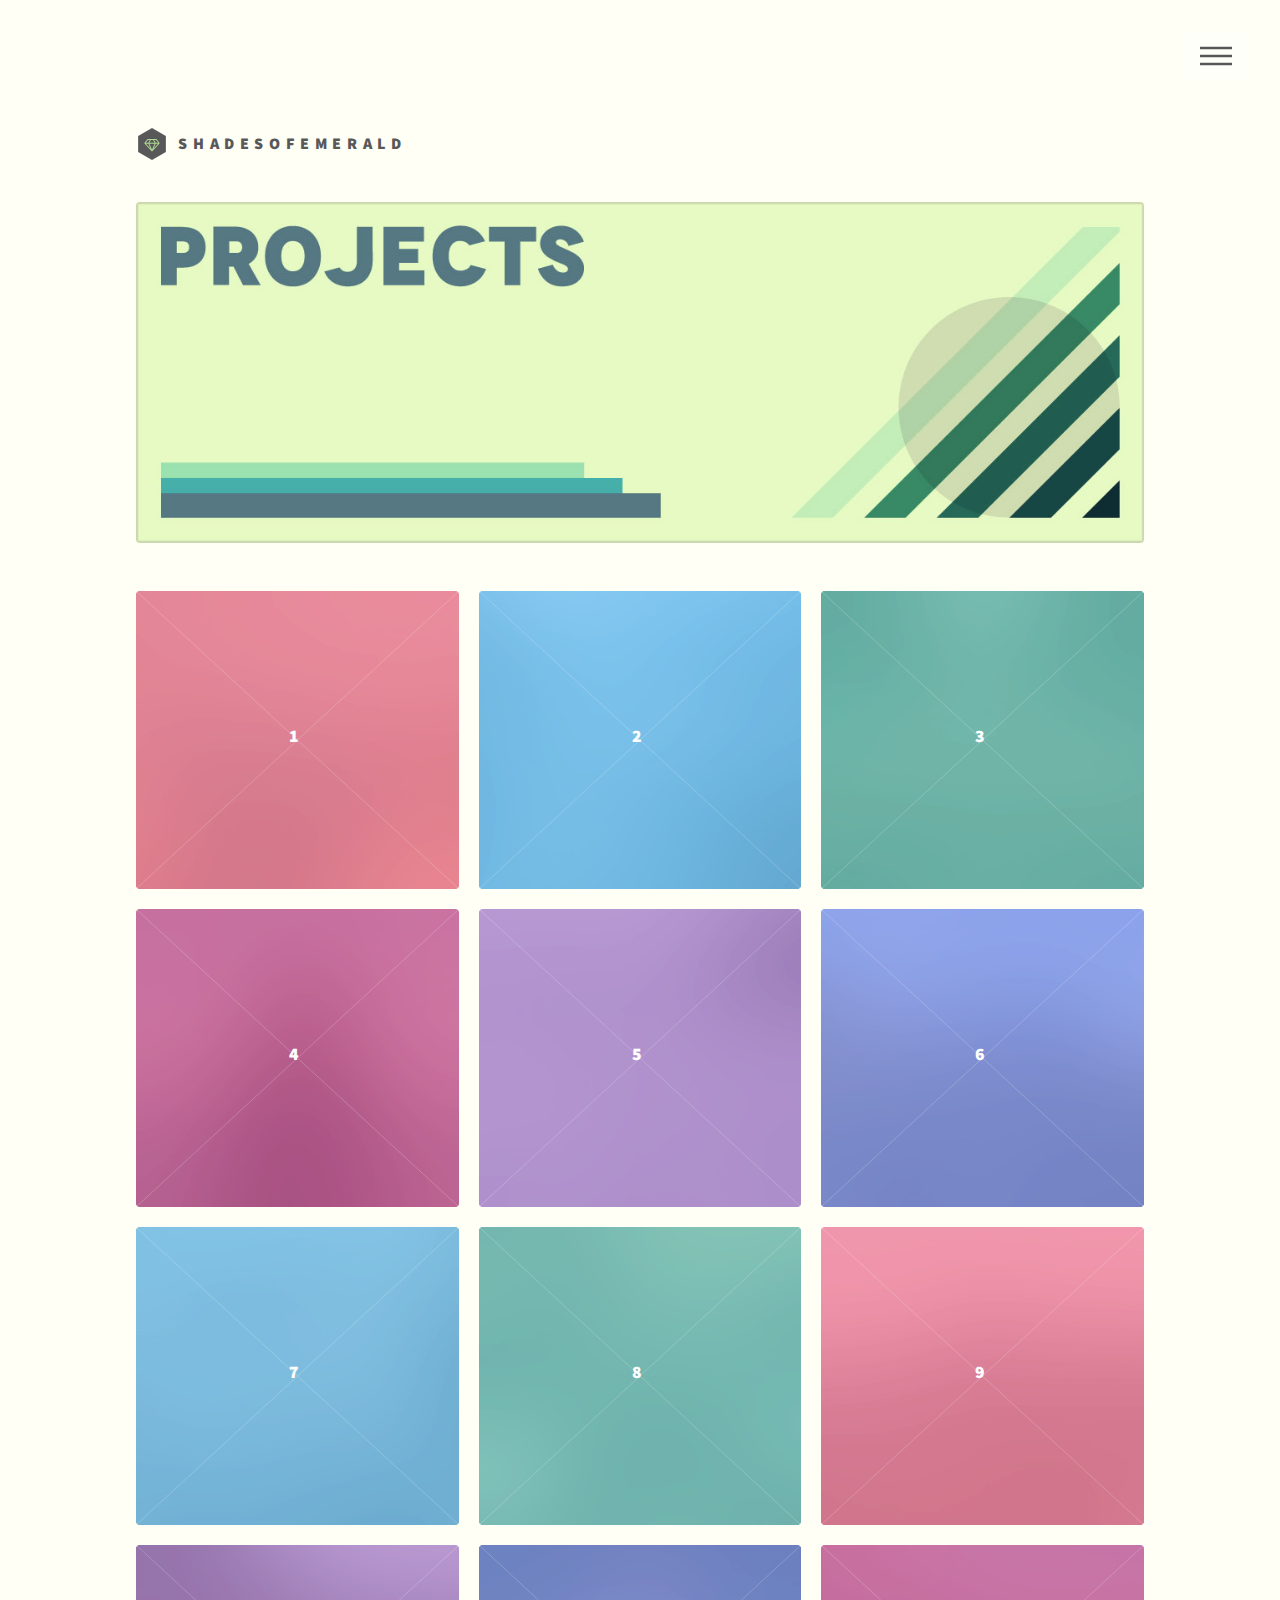
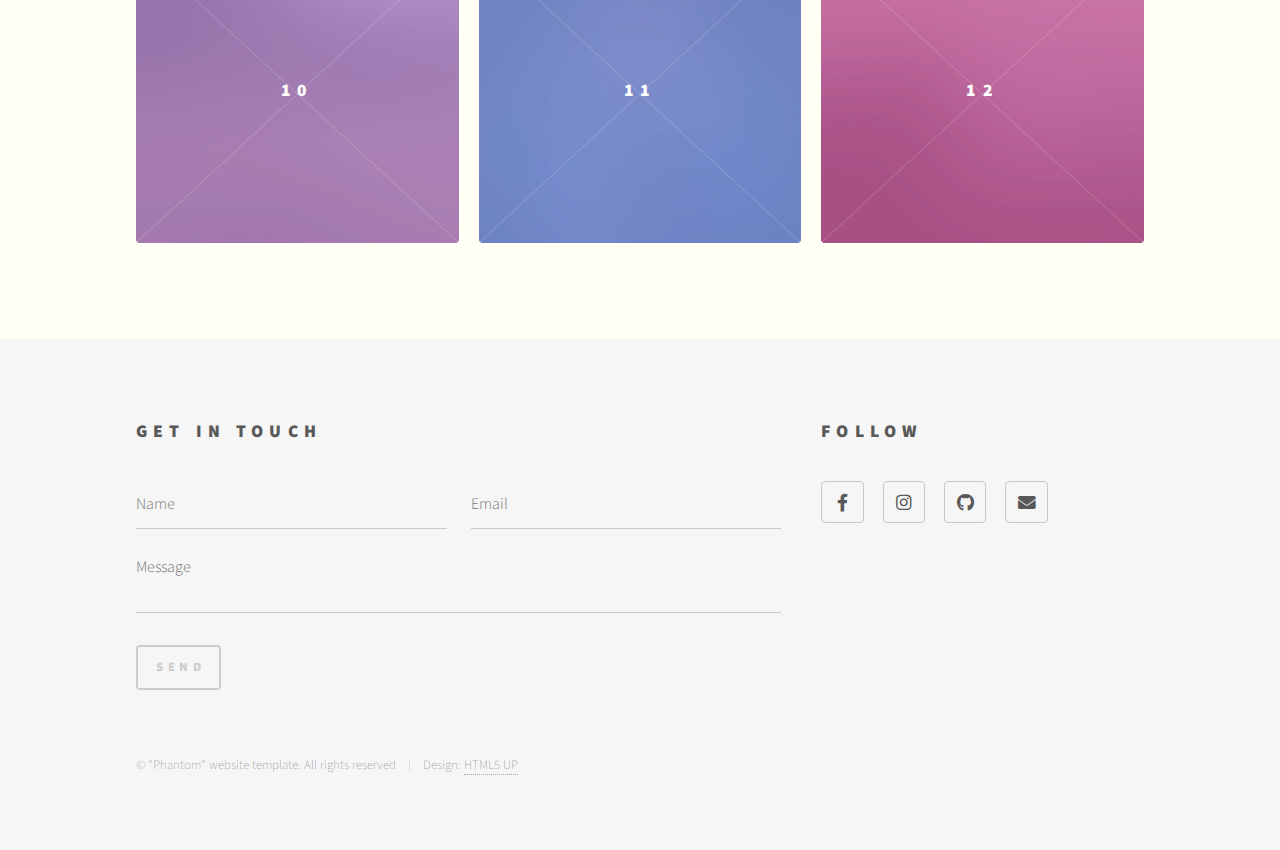
==== commit cfc351d7: "009.3" ====
--- a/001_projects.html
+++ b/001_projects.html
@@ -51,7 +51,6 @@
 				<!-- Main -->
 					<div id="main">
 						<div class="inner">
-							<h1>All Projects</h1>
 							<span class="image main"><img src="images/banner001.jpg" alt="" /></span>
 							<section class="tiles">
 								<article class="style1">
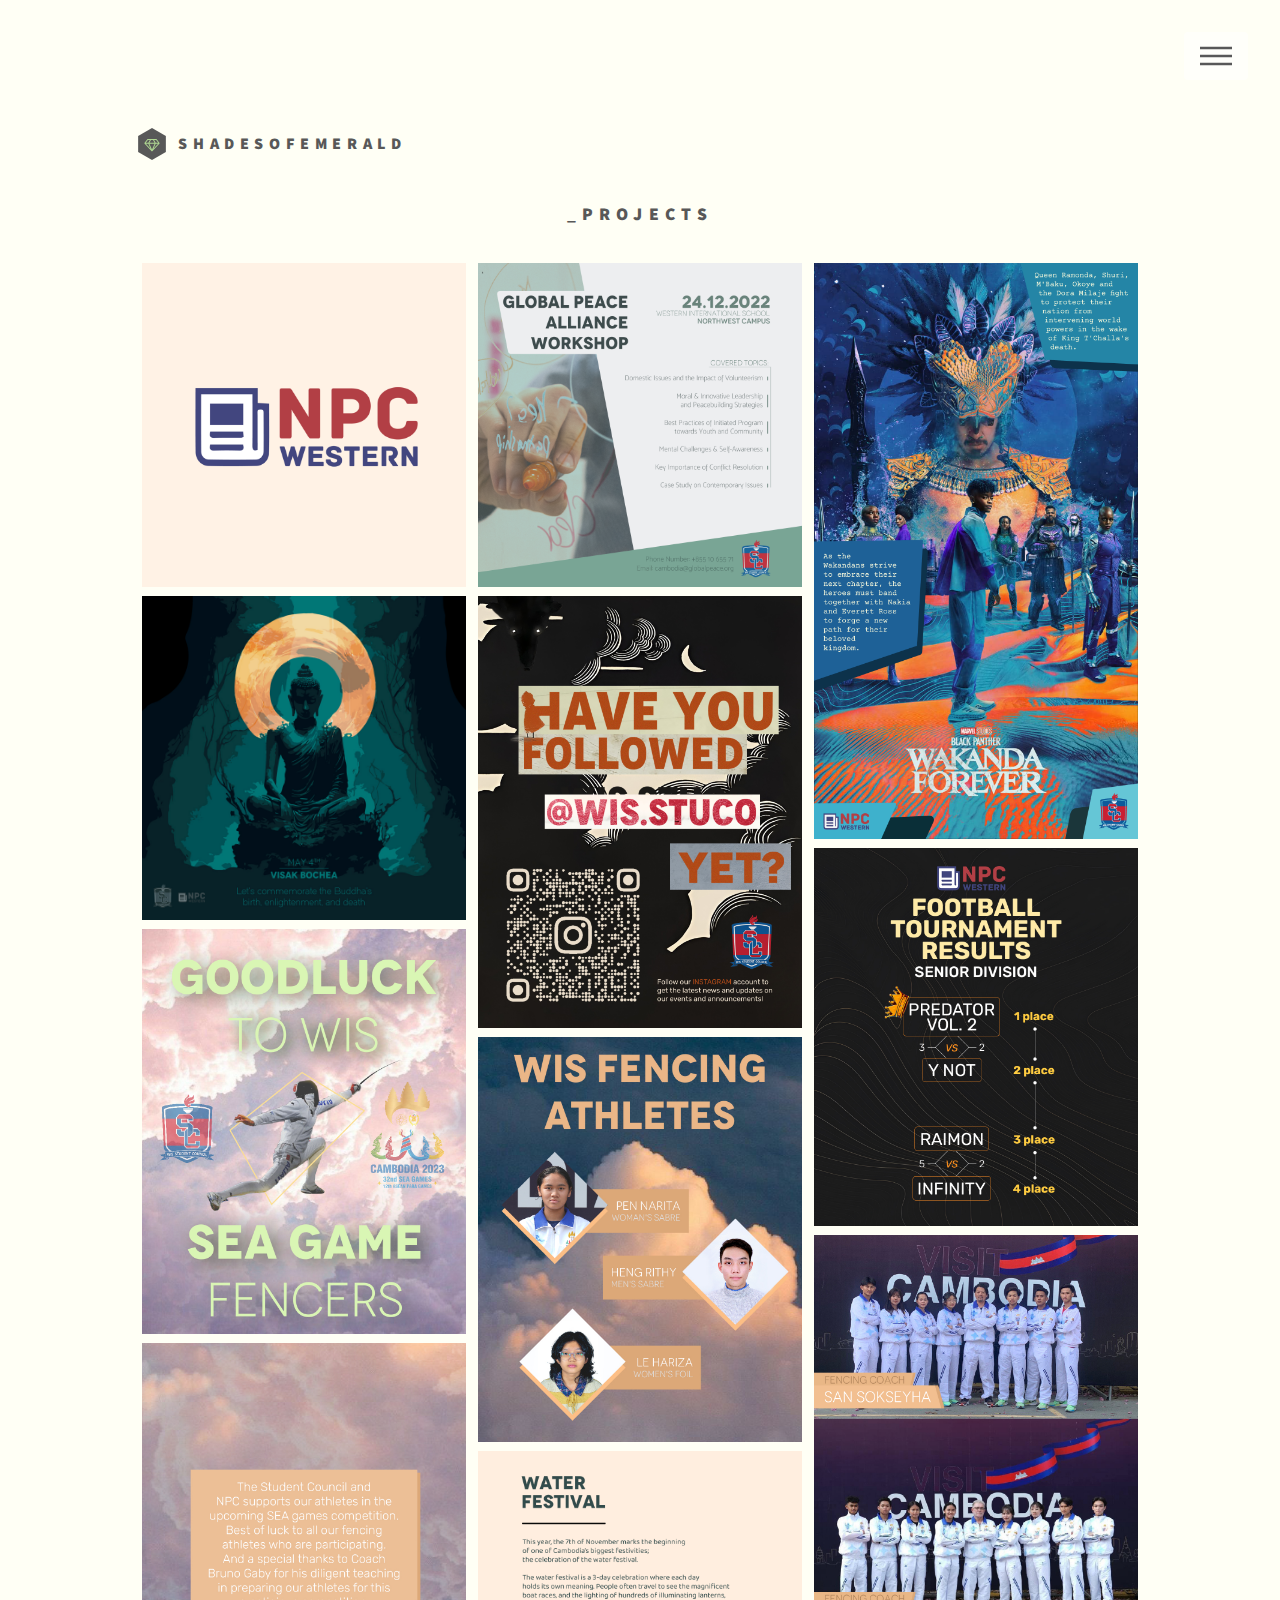
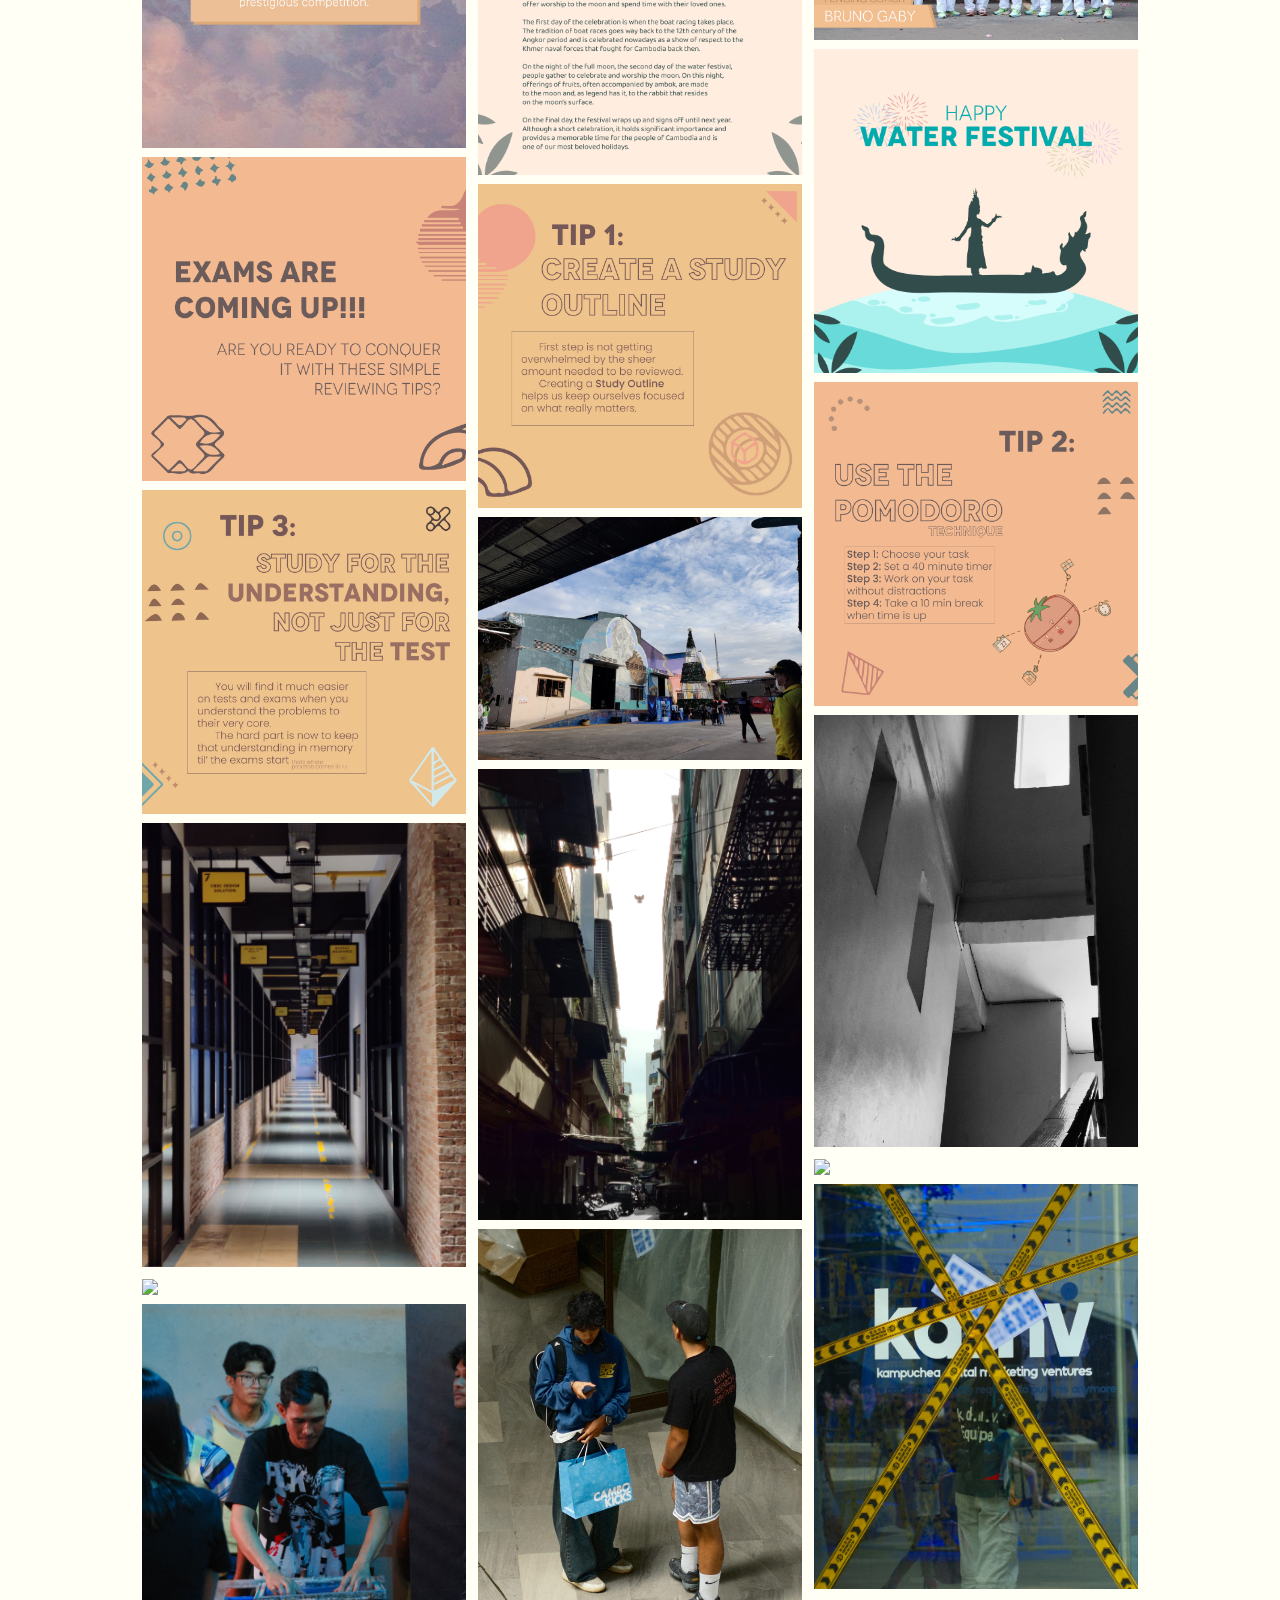
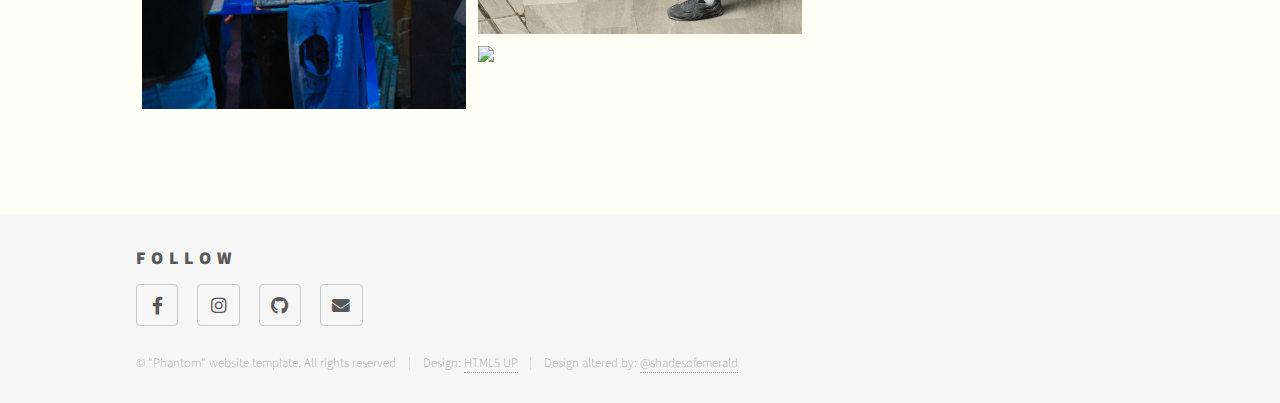
==== commit afc6948f: "ver 2.1" ====
--- a/001_projects.html
+++ b/001_projects.html
@@ -40,153 +40,56 @@
 					<nav id="menu">
 						<h2>Menu</h2>
 						<ul>
-							<li><a href="index.html">_home</a></li> <!fix it up and get it relevant>
-							<li><a href="001_projects.html">_projects</a></li> <!use the current grid layout, seperate it from all other pages if possible>
-							<li><a href="002_socials.html">_socials</a></li> <!work on cutom opening animations.>
-							<li><a href="003_LOG.html">_log</a></li> <!diary sort of thing>
-							<li><a href="004_elements.html">_elements</a></li>
+							<li><a draggable="false" href="index.html">_home</a></li> <!fix it up and get it relevant>
+							<li><a draggable="false" href="001_projects.html">_projects</a></li> <!use the current grid layout, seperate it from all other pages if possible>
+							<li><a draggable="false" href="002_socials.html">_socials</a></li> <!work on cutom opening animations.>
+							<!--<li><a draggable="false" href="003_LOG.html">_log</a></li> <!diary sort of thing>
+							<li><a draggable="false" href="004_elements.html">_elements</a></li>-->
 						</ul>
 					</nav>
 
 				<!-- Main -->
 					<div id="main">
 						<div class="inner">
-							<span class="image main"><img src="images/banner001.jpg" alt="" /></span>
-							<section class="tiles">
-								<article class="style1">
-									<span class="image">
-										<img src="images/pic01.jpg" alt="" />
-									</span>
-									<a href="projects/prj001.html">
-										<h2>1</h2>
-										<div class="content">
-											<p>content</p>
-										</div>
-									</a>
-								</article>
-								<article class="style2">
-									<span class="image">
-										<img src="images/pic02.jpg" alt="" />
-									</span>
-									<a href="generic.html">
-										<h2>2</h2>
-										<div class="content">
-											<p>Sed nisl arcu euismod sit amet nisi lorem etiam dolor veroeros et feugiat.</p>
-										</div>
-									</a>
-								</article>
-								<article class="style3">
-									<span class="image">
-										<img src="images/pic03.jpg" alt="" />
-									</span>
-									<a href="generic.html">
-										<h2>3</h2>
-										<div class="content">
-											<p>Sed nisl arcu euismod sit amet nisi lorem etiam dolor veroeros et feugiat.</p>
-										</div>
-									</a>
-								</article>
-								<article class="style4">
-									<span class="image">
-										<img src="images/pic04.jpg" alt="" />
-									</span>
-									<a href="generic.html">
-										<h2>4</h2>
-										<div class="content">
-											<p>Sed nisl arcu euismod sit amet nisi lorem etiam dolor veroeros et feugiat.</p>
-										</div>
-									</a>
-								</article>
-								<article class="style5">
-									<span class="image">
-										<img src="images/pic05.jpg" alt="" />
-									</span>
-									<a href="generic.html">
-										<h2>5</h2>
-										<div class="content">
-											<p>Sed nisl arcu euismod sit amet nisi lorem etiam dolor veroeros et feugiat.</p>
-										</div>
-									</a>
-								</article>
-								<article class="style6">
-									<span class="image">
-										<img src="images/pic06.jpg" alt="" />
-									</span>
-									<a href="generic.html">
-										<h2>6</h2>
-										<div class="content">
-											<p>Sed nisl arcu euismod sit amet nisi lorem etiam dolor veroeros et feugiat.</p>
-										</div>
-									</a>
-								</article>
-								<article class="style2">
-									<span class="image">
-										<img src="images/pic07.jpg" alt="" />
-									</span>
-									<a href="generic.html">
-										<h2>7</h2>
-										<div class="content">
-											<p>Sed nisl arcu euismod sit amet nisi lorem etiam dolor veroeros et feugiat.</p>
-										</div>
-									</a>
-								</article>
-								<article class="style3">
-									<span class="image">
-										<img src="images/pic08.jpg" alt="" />
-									</span>
-									<a href="generic.html">
-										<h2>8</h2>
-										<div class="content">
-											<p>Sed nisl arcu euismod sit amet nisi lorem etiam dolor veroeros et feugiat.</p>
-										</div>
-									</a>
-								</article>
-								<article class="style1">
-									<span class="image">
-										<img src="images/pic09.jpg" alt="" />
-									</span>
-									<a href="generic.html">
-										<h2>9</h2>
-										<div class="content">
-											<p>Sed nisl arcu euismod sit amet nisi lorem etiam dolor veroeros et feugiat.</p>
-										</div>
-									</a>
-								</article>
-								<article class="style5">
-									<span class="image">
-										<img src="images/pic10.jpg" alt="" />
-									</span>
-									<a href="generic.html">
-										<h2>10</h2>
-										<div class="content">
-											<p>Sed nisl arcu euismod sit amet nisi lorem etiam dolor veroeros et feugiat.</p>
-										</div>
-									</a>
-								</article>
-								<article class="style6">
-									<span class="image">
-										<img src="images/pic11.jpg" alt="" />
-									</span>
-									<a href="generic.html">
-										<h2>11</h2>
-										<div class="content">
-											<p>Sed nisl arcu euismod sit amet nisi lorem etiam dolor veroeros et feugiat.</p>
-										</div>
-									</a>
-								</article>
-								<article class="style4">
-									<span class="image">
-										<img src="images/pic12.jpg" alt="" />
-									</span>
-									<a href="generic.html">
-										<h2>12</h2>
-										<div class="content">
-											<p>Sed nisl arcu euismod sit amet nisi lorem etiam dolor veroeros et feugiat.</p>
-										</div>
-									</a>
-								</article>
-							</section>
+							<span align="center"><h2>_projects</h2></span>
+							<!-- <span class="image main"><img src="images/banner001.jpg" alt="" /></span> -->
+							<div class="prjImages" style="max-width:1500px">
+								<div class="prjImages-row-padding prjImages-row">
+									<div class="prjImages-third"> <!-- w3-third -->
+										<img src="./images/portfolio/gp_1.jpg" style="width:100%">
+										<img src="./images/portfolio/gp_4.jpg" style="width:100%">
+										<img src="./images/portfolio/gp_7.jpg" style="width:100%">
+										<img src="./images/portfolio/gp_10.jpg" style="width:100%">
+										<img src="./images/portfolio/gp_13.jpg" style="width:100%">
+										<img src="./images/portfolio/gp_16.jpg" style="width:100%">
+										<img src="./images/portfolio/p_3.jpg" style="width:100%">
+										<img src="./images/portfolio/p_6.jpg" style="width:100%">
+										<img src="./images/portfolio/p_9.jpg" style="width:100%">
+									</div>
+									<div class="prjImages-third"> <!-- w3-third -->
+										<img src="./images/portfolio/gp_2.jpg" style="width:100%">
+										<img src="./images/portfolio/gp_5.jpg" style="width:100%">
+										<img src="./images/portfolio/gp_8.jpg" style="width:100%">
+										<img src="./images/portfolio/gp_11.jpg" style="width:100%">
+										<img src="./images/portfolio/gp_14.jpg" style="width:100%">
+										<img src="./images/portfolio/p_1.jpg" style="width:100%">
+										<img src="./images/portfolio/p_4.jpg" style="width:100%">
+										<img src="./images/portfolio/p_7.jpg" style="width:100%">
+										<img src="./images/portfolio/p_10.jpg" style="width:100%">
+									</div>
+									<div class="prjImages-third"> <!-- w3-third -->
+										<img src="./images/portfolio/gp_3.jpg" style="width:100%">
+										<img src="./images/portfolio/gp_6.jpg" style="width:100%">
+										<img src="./images/portfolio/gp_9.jpg" style="width:100%">
+										<img src="./images/portfolio/gp_12.jpg" style="width:100%">
+										<img src="./images/portfolio/gp_15.jpg" style="width:100%">
+										<img src="./images/portfolio/p_2.jpg" style="width:100%">
+										<img src="./images/portfolio/p_5.jpg" style="width:100%">
+										<img src="./images/portfolio/p_8.jpg" style="width:100%">
+									</div>
+								</div>
 						</div>
+						</div>						
 					</div>
 
 
@@ -195,35 +98,16 @@
 					<footer id="footer">
 						<div class="inner">
 							<section>
-								<h2>Get in touch</h2>
-								<form method="post" action="#">
-									<div class="fields">
-										<div class="field half">
-											<input type="text" name="name" id="name" placeholder="Name" />
-										</div>
-										<div class="field half">
-											<input type="email" name="email" id="email" placeholder="Email" />
-										</div>
-										<div class="field">
-											<textarea name="message" id="message" placeholder="Message"></textarea>
-										</div>
-									</div>
-									<ul class="actions">
-										<li><input type="submit" value="Send" class="disabled" /></li>
-									</ul>
-								</form>
-							</section>
-							<section>
 								<h2>Follow</h2>
 								<ul class="icons">
 									<li><a href="https://www.facebook.com/ShadesOfGreen8/" target="_blank" rel="noopener noreferrer" class="icon brands style2 fa-facebook-f"><span class="label">Facebook</span></a></li>
-									<li><a href="https://www.instagram.com/nujivens/" target="_blank" rel="noopener noreferrer" class="icon brands style2 fa-instagram"><span class="label">Instagram</span></a></li>
+									<li><a href="https://www.instagram.com/s1lvrt/" target="_blank" rel="noopener noreferrer" class="icon brands style2 fa-instagram"><span class="label">Instagram</span></a></li>
 									<li><a href="https://github.com/ShadesOfEmerald" target="_blank" rel="noopener noreferrer" class="icon brands style2 fa-github"><span class="label">GitHub</span></a></li>
 									<li><a href="002_socials.html" class="icon solid style2 fa-envelope"><span class="label">Email</span></a></li>
 								</ul>
 							</section>
 							<ul class="copyright">
-								<li>&copy; "Phantom" website template. All rights reserved</li><li>Design: <a href="http://html5up.net" target="_blank" rel="noopener noreferrer">HTML5 UP</a></li>
+								<li>&copy; "Phantom" website template. All rights reserved</li><li>Design: <a href="http://html5up.net" target="_blank" rel="noopener noreferrer">HTML5 UP</a></li><li>Design altered by: <a href="https://github.com/ShadesOfEmerald" target="_blank" rel="noopener noreferrer">@shadesofemerald</a></li>
 							</ul>
 						</div>
 					</footer>
--- a/assets/css/main.css
+++ b/assets/css/main.css
@@ -1878,7 +1878,7 @@
 
 	ul {
 		list-style: disc;
-		margin: 0 0 2em 0;
+		margin: 0 0 1em 0;
 		padding-left: 1em;
 	}
 
@@ -2043,7 +2043,7 @@
 		cursor: default;
 		list-style: none;
 		padding-left: 0;
-		margin: -1em 0 2em -1em;
+		margin: -2.5em 0 2em -1em;
 	}
 
 		ul.icons li {
@@ -3179,9 +3179,24 @@
 /* Footer */
 
 	#footer {
-		padding: 5em 0 6em 0 ;
+		padding: 2em 0 1em 0 ;
 		background-color: #f6f6f6;
 	}
+	
+	.footerSocials {
+			position: fixed;
+			left: 0;
+			bottom: 0;
+			width: 100%;
+			text-align: center;
+		}
+		
+	.footerLog {
+			position: fixed;
+			left: 0;
+			bottom: 0;
+			width: 100%;
+		}
 
 		#footer > .inner {
 			display: -moz-flex;
@@ -3215,7 +3230,7 @@
 			#footer > .inner .copyright {
 				width: 100%;
 				padding: 0;
-				margin-top: 5em;
+				margin-top: 2em;
 				list-style: none;
 				font-size: 0.8em;
 				color: rgba(88, 88, 88, 0.5);
@@ -3233,16 +3248,48 @@
 					margin: 0 0 0 1em;
 				}
 
-					#footer > .inner .copyright li:first-child {
+				#footer > .inner .copyright li:first-child {
+					border-left: 0;
+					padding-left: 0;
+					margin-left: 0;
+				}
+					
+			#footerAlt {
+				padding: 1em 0 1em 0 ;
+				background-color: #f6f6f6;
+			}					
+							
+				#footerAlt > .inner .copyright {
+					width: 100%;
+					padding: 0;
+					margin-top: 1em;
+					list-style: none;
+					font-size: 0.8em;
+					color: rgba(88, 88, 88, 0.5);
+					}
+
+					#footerAlt > .inner .copyright a {
+						color: inherit;
+					}
+
+					#footerAlt > .inner .copyright li {
+						display: inline-block;
+						border-left: solid 1px rgba(88, 88, 88, 0.15);
+						line-height: 1;
+						padding: 0 0 0 1em;
+						margin: 0 0 0 1em;
+					}
+
+					#footerAlt > .inner .copyright li:first-child {
 						border-left: 0;
 						padding-left: 0;
 						margin-left: 0;
-					}
+					}	
 
 		@media screen and (max-width: 1280px) {
 
 			#footer {
-				padding: 5em 0 3em 0 ;
+				padding: 2em 0 1em 0 ;
 			}
 
 				#footer > .inner section:nth-child(1) {
@@ -3274,7 +3321,7 @@
 		@media screen and (max-width: 736px) {
 
 			#footer {
-				padding: 3em 0 1em 0 ;
+				padding: 2em 0 1em 0 ;
 			}
 
 				#footer > .inner {
@@ -3300,7 +3347,7 @@
 					}
 
 					#footer > .inner .copyright {
-						margin-top: 3em;
+						margin-top: 2em;
 					}
 
 		}
@@ -3308,7 +3355,7 @@
 		@media screen and (max-width: 480px) {
 
 			#footer > .inner .copyright {
-				margin-top: 3em;
+				margin-top: 2em;
 			}
 
 				#footer > .inner .copyright li {
@@ -3341,3 +3388,27 @@
 			}
 
 		}
+
+
+
+/* Project Grid */
+	.prjImages {
+		max-width: 980px
+		}	
+
+	.prjImages {
+		margin-left: auto;
+		margin-right: auto;
+		}
+
+	.prjImages-third {
+		float: left;
+		padding: 0 6px;
+		width: 33.33333%;
+		}
+		
+	.prjImages-row:after {
+	content: "";
+	display: table;
+	clear: both;
+	}